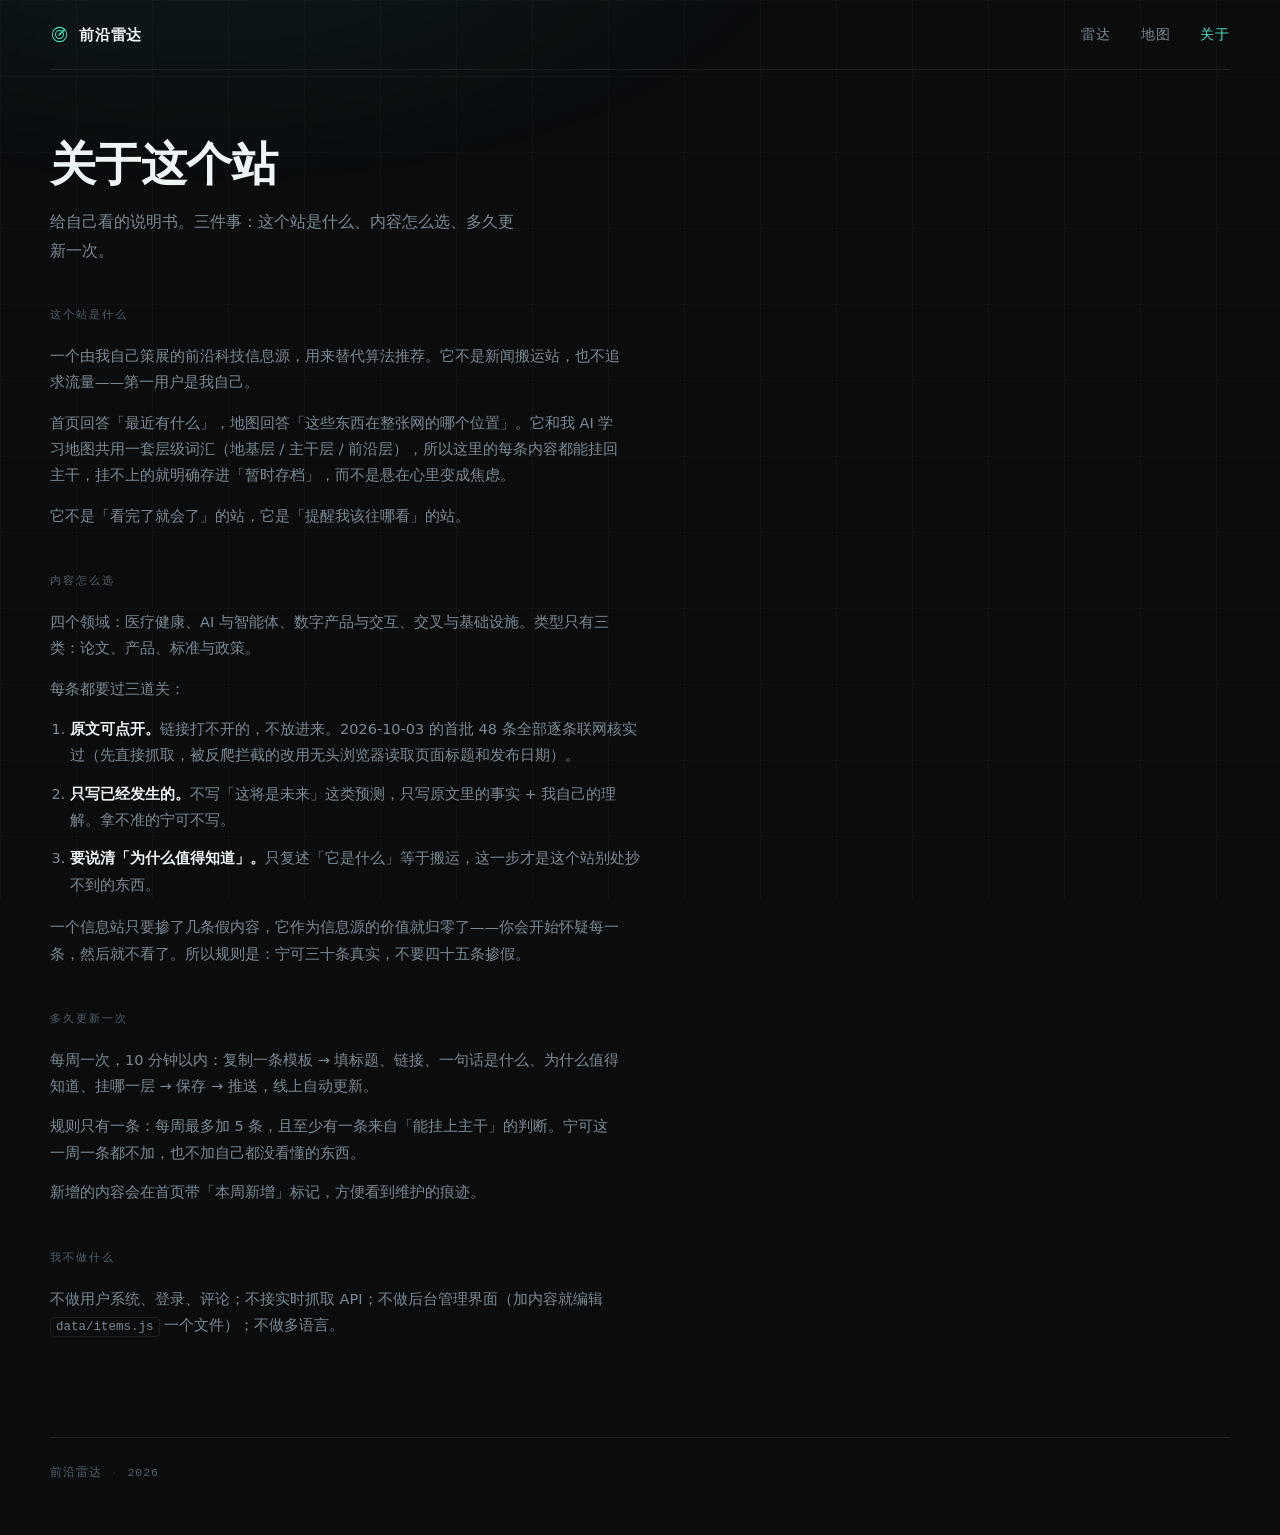
==== about.html @ aa773481 "前沿雷达 v1：48 条已核实内容 + 首页/地图/关于三页 + 详情面板" ====
<!DOCTYPE html>
<html lang="zh-CN" data-theme="obsidian">
<head>
<meta charset="UTF-8">
<meta name="viewport" content="width=device-width, initial-scale=1">
<title>关于 · 前沿雷达</title>
<meta name="description" content="这个站是什么、内容怎么选、多久更新一次。">
<link rel="stylesheet" href="assets/style.css">
<script>
  (function () {
    var t = new URLSearchParams(location.search).get("theme");
    if (t) document.documentElement.setAttribute("data-theme", t);
  })();
</script>
</head>
<body>

<header class="site-head">
  <a class="brand" href="index.html">
    <svg class="brand-mark" viewBox="0 0 24 24" fill="none" stroke="currentColor" stroke-width="1.3" stroke-linecap="round" aria-hidden="true">
      <circle cx="12" cy="12" r="9"></circle>
      <circle cx="12" cy="12" r="5"></circle>
      <path d="M12 12 L18.4 5.6" stroke-width="1.7"></path>
      <circle cx="12" cy="12" r="1.3" fill="currentColor" stroke="none"></circle>
    </svg>
    <span class="brand-name">前沿雷达</span>
  </a>
  <nav class="site-nav">
    <a href="index.html">雷达</a>
    <a href="map.html">地图</a>
    <a class="is-current" href="about.html">关于</a>
  </nav>
</header>

<main>
  <section class="page-head">
    <h1>关于这个站</h1>
    <p class="page-lead">给自己看的说明书。三件事：这个站是什么、内容怎么选、多久更新一次。</p>
  </section>

  <section class="about about--page">
    <h2>这个站是什么</h2>
    <p>一个由我自己策展的前沿科技信息源，用来替代算法推荐。它不是新闻搬运站，也不追求流量——第一用户是我自己。</p>
    <p>首页回答「最近有什么」，地图回答「这些东西在整张网的哪个位置」。它和我 AI 学习地图共用一套层级词汇（地基层 / 主干层 / 前沿层），所以这里的每条内容都能挂回主干，挂不上的就明确存进「暂时存档」，而不是悬在心里变成焦虑。</p>
    <p class="about-strong">它不是「看完了就会了」的站，它是「提醒我该往哪看」的站。</p>

    <h2>内容怎么选</h2>
    <p>四个领域：医疗健康、AI 与智能体、数字产品与交互、交叉与基础设施。类型只有三类：论文、产品、标准与政策。</p>
    <p>每条都要过三道关：</p>
    <ol class="about-list">
      <li><strong>原文可点开。</strong>链接打不开的，不放进来。2026-10-03 的首批 48 条全部逐条联网核实过（先直接抓取，被反爬拦截的改用无头浏览器读取页面标题和发布日期）。</li>
      <li><strong>只写已经发生的。</strong>不写「这将是未来」这类预测，只写原文里的事实 + 我自己的理解。拿不准的宁可不写。</li>
      <li><strong>要说清「为什么值得知道」。</strong>只复述「它是什么」等于搬运，这一步才是这个站别处抄不到的东西。</li>
    </ol>
    <p class="about-strong">一个信息站只要掺了几条假内容，它作为信息源的价值就归零了——你会开始怀疑每一条，然后就不看了。所以规则是：宁可三十条真实，不要四十五条掺假。</p>

    <h2>多久更新一次</h2>
    <p>每周一次，10 分钟以内：复制一条模板 → 填标题、链接、一句话是什么、为什么值得知道、挂哪一层 → 保存 → 推送，线上自动更新。</p>
    <p>规则只有一条：每周最多加 5 条，且至少有一条来自「能挂上主干」的判断。宁可这一周一条都不加，也不加自己都没看懂的东西。</p>
    <p class="about-note">新增的内容会在首页带「本周新增」标记，方便看到维护的痕迹。</p>

    <h2>我不做什么</h2>
    <p>不做用户系统、登录、评论；不接实时抓取 API；不做后台管理界面（加内容就编辑 <code>data/items.js</code> 一个文件）；不做多语言。</p>
  </section>
</main>

<footer class="site-foot">
  <span>前沿雷达</span>
  <span class="foot-dot">·</span>
  <span>2026</span>
</footer>

</body>
</html>
---- assets/style.css ----
/* 前沿雷达 · 全站样式
   两套视觉方向共用同一份结构，靠 html[data-theme] 切换变量与排版性格。
   obsidian = 深空观测站（默认）  paper = 档案室（索引感） */

:root {
  --font-sans: "Inter", "Segoe UI", "PingFang SC", "Hiragino Sans GB", "Microsoft YaHei", "Noto Sans SC", system-ui, sans-serif;
  --font-mono: ui-monospace, "Cascadia Mono", "JetBrains Mono", Consolas, "Courier New", monospace;
  --font-serif: "Source Han Serif SC", "Songti SC", "SimSun", Georgia, serif;

  --rail: 132px;
  --side: 168px;
  --gap: 44px;
}

html[data-theme="obsidian"] {
  --bg: #0A0C0E;
  --surface: #101418;
  --text: #C6D1D8;
  --text-strong: #EEF3F6;
  --muted: #7D8A93;
  --faint: #55616A;
  --line: rgba(255, 255, 255, 0.075);
  --line-strong: rgba(255, 255, 255, 0.15);
  --accent: #4FE3C1;
  --accent-soft: rgba(79, 227, 193, 0.5);
  --accent-wash: rgba(79, 227, 193, 0.10);
  --row-hover: rgba(255, 255, 255, 0.022);
  --grid: rgba(255, 255, 255, 0.022);
  --glow: radial-gradient(880px 400px at 16% -10%, rgba(79, 227, 193, 0.07), transparent 70%);
  --title-font: var(--font-sans);
  --title-weight: 600;
  --title-track: -0.012em;
}

html[data-theme="paper"] {
  --bg: #FBFAF8;
  --surface: #FFFFFF;
  --text: #343C42;
  --text-strong: #12171A;
  --muted: #6C777E;
  --faint: #98A2A9;
  --line: rgba(18, 23, 26, 0.10);
  --line-strong: rgba(18, 23, 26, 0.22);
  --accent: #1A5E45;
  --accent-soft: rgba(26, 94, 69, 0.55);
  --accent-wash: rgba(26, 94, 69, 0.08);
  --row-hover: rgba(18, 23, 26, 0.022);
  --grid: transparent;
  --glow: none;
  --title-font: var(--font-serif);
  --title-weight: 500;
  --title-track: 0;
}

*,
*::before,
*::after { box-sizing: border-box; }

html { -webkit-font-smoothing: antialiased; -moz-osx-font-smoothing: grayscale; }

body {
  margin: 0;
  background: var(--bg);
  color: var(--text);
  font-family: var(--font-sans);
  font-size: 15px;
  line-height: 1.6;
  position: relative;
}

body::before {
  content: "";
  position: fixed;
  inset: 0;
  z-index: 0;
  pointer-events: none;
  background-image:
    linear-gradient(var(--grid) 1px, transparent 1px),
    linear-gradient(90deg, var(--grid) 1px, transparent 1px),
    var(--glow);
  background-size: 76px 76px, 76px 76px, 100% 100%;
}

.site-head,
main > *,
.site-foot {
  width: min(1180px, 100% - 64px);
  margin-inline: auto;
  position: relative;
  z-index: 1;
}

a { color: inherit; text-decoration: none; }

:focus-visible {
  outline: 2px solid var(--accent);
  outline-offset: 3px;
  border-radius: 2px;
}

::selection { background: var(--accent-wash); }

/* ---------- 页头 ---------- */

.site-head {
  display: flex;
  align-items: center;
  justify-content: space-between;
  height: 70px;
  border-bottom: 1px solid var(--line);
}

.brand { display: flex; align-items: center; gap: 10px; }

.brand-mark {
  width: 19px;
  height: 19px;
  color: var(--accent);
  flex: none;
}

.brand-name {
  font-size: 15px;
  font-weight: 600;
  color: var(--text-strong);
  letter-spacing: 0.05em;
}

.site-nav { display: flex; gap: 30px; }

.site-nav a {
  font-size: 13.5px;
  color: var(--muted);
  letter-spacing: 0.06em;
  transition: color 0.16s ease;
}

.site-nav a:hover { color: var(--text-strong); }
.site-nav a.is-current { color: var(--accent); }

/* ---------- 首屏 ---------- */

.hero { padding: 70px 0 36px; }

.hero h1 {
  margin: 0;
  font-family: var(--title-font);
  font-weight: var(--title-weight);
  font-size: clamp(31px, 4.4vw, 50px);
  line-height: 1.12;
  letter-spacing: var(--title-track);
  color: var(--text-strong);
  max-width: 22ch;
}

.hero-lead {
  margin: 18px 0 0;
  font-size: 16.5px;
  line-height: 1.78;
  color: var(--muted);
  max-width: 44ch;
}

.hero-meta {
  margin: 24px 0 0;
  font-family: var(--font-mono);
  font-size: 11.5px;
  color: var(--faint);
  letter-spacing: 0.08em;
}

/* ---------- 筛选 ---------- */

.filters {
  border-top: 1px solid var(--line);
  border-bottom: 1px solid var(--line);
  padding: 16px 0 18px;
  display: flex;
  flex-direction: column;
  gap: 12px;
}

.filter-row {
  display: flex;
  align-items: center;
  gap: 22px;
  flex-wrap: wrap;
}

.filter-label {
  font-family: var(--font-mono);
  font-size: 10.5px;
  letter-spacing: 0.16em;
  color: var(--faint);
  flex: none;
}

.chips { display: flex; gap: 2px; flex-wrap: wrap; }

.chip {
  appearance: none;
  background: none;
  border: 0;
  padding: 6px 11px;
  border-radius: 2px;
  font-family: var(--font-sans);
  font-size: 13.5px;
  color: var(--muted);
  cursor: pointer;
  transition: color 0.16s ease, background-color 0.16s ease;
}

.chip:hover { color: var(--text-strong); }

.chip.is-active {
  color: var(--accent);
  background: var(--accent-wash);
}

.filter-divider {
  width: 1px;
  height: 16px;
  background: var(--line-strong);
  flex: none;
}

.result-count {
  margin-left: auto;
  font-family: var(--font-mono);
  font-size: 11.5px;
  color: var(--faint);
  letter-spacing: 0.08em;
}

.search {
  margin-left: auto;
  display: flex;
  align-items: center;
  gap: 9px;
  width: 232px;
  padding-bottom: 6px;
  border-bottom: 1px solid var(--line-strong);
  color: var(--faint);
  transition: border-color 0.16s ease, color 0.16s ease;
}

.search svg { width: 14px; height: 14px; flex: none; }

.search input {
  width: 100%;
  background: none;
  border: 0;
  outline: none;
  font-family: var(--font-mono);
  font-size: 12px;
  color: var(--text-strong);
  letter-spacing: 0.03em;
}

.search input::placeholder { color: var(--faint); }

.search:focus-within { border-color: var(--accent); color: var(--accent); }

/* ---------- 内容流 ---------- */

.row {
  display: grid;
  grid-template-columns: var(--rail) minmax(0, 1fr) var(--side);
  gap: 0 var(--gap);
  padding: 29px 16px;
  margin-inline: -16px;
  border-bottom: 1px solid var(--line);
  transition: background-color 0.16s ease;
}

.row:last-child { border-bottom: 0; }
.row:hover { background: var(--row-hover); }
.row:hover .row-title { color: var(--accent); }

.row-rail {
  display: flex;
  flex-direction: column;
  gap: 7px;
  font-family: var(--font-mono);
  letter-spacing: 0.07em;
}

.row-index { font-size: 10px; color: var(--faint); }
.row-date { font-size: 11.5px; color: var(--muted); }
.row-type { font-size: 10.5px; color: var(--accent); letter-spacing: 0.12em; }

.row-body { min-width: 0; }

.row-title {
  margin: 0;
  font-family: var(--title-font);
  font-weight: var(--title-weight);
  font-size: 20.5px;
  line-height: 1.42;
  letter-spacing: -0.008em;
  color: var(--text-strong);
  transition: color 0.16s ease;
}

.row-orig {
  margin: 9px 0 0;
  font-family: var(--font-mono);
  font-size: 11.5px;
  line-height: 1.5;
  color: var(--faint);
}

.row-what {
  margin: 13px 0 0;
  font-size: 14.5px;
  line-height: 1.78;
  color: var(--text);
  max-width: 62ch;
}

.row-why {
  margin-top: 15px;
  padding-left: 17px;
  border-left: 2px solid var(--accent-soft);
}

.why-label {
  display: block;
  font-family: var(--font-mono);
  font-size: 10px;
  letter-spacing: 0.16em;
  color: var(--accent);
  margin-bottom: 6px;
}

.why-text {
  margin: 0;
  font-size: 14px;
  line-height: 1.78;
  color: var(--text);
  max-width: 60ch;
}

.row-tags {
  display: flex;
  flex-wrap: wrap;
  gap: 13px;
  list-style: none;
  margin: 15px 0 0;
  padding: 0;
}

.tag {
  font-family: var(--font-mono);
  font-size: 10.5px;
  color: var(--faint);
  letter-spacing: 0.02em;
}

.row-side {
  display: flex;
  flex-direction: column;
  align-items: flex-end;
  text-align: right;
  gap: 7px;
}

.side-domain { font-size: 12.5px; color: var(--text); }
.side-org { font-family: var(--font-mono); font-size: 10.5px; line-height: 1.55; color: var(--faint); }

.side-foot {
  margin-top: auto;
  display: flex;
  align-items: center;
  gap: 13px;
}

.side-layer {
  position: relative;
  padding-left: 11px;
  font-family: var(--font-mono);
  font-size: 10.5px;
  letter-spacing: 0.1em;
  color: var(--accent);
}

.side-layer::before {
  content: "";
  position: absolute;
  left: 0;
  top: 50%;
  width: 4px;
  height: 4px;
  border-radius: 50%;
  background: currentColor;
  transform: translateY(-50%);
}

.side-link {
  display: grid;
  place-items: center;
  width: 24px;
  height: 24px;
  border: 1px solid var(--line-strong);
  border-radius: 50%;
  color: var(--faint);
  transition: color 0.16s ease, border-color 0.16s ease;
}

.side-link svg { width: 12px; height: 12px; }
.side-link:hover { color: var(--accent); border-color: var(--accent-soft); }

.empty { padding: 78px 0; text-align: center; border-bottom: 1px solid var(--line); }
.empty-title { margin: 0 0 8px; font-size: 16px; color: var(--text-strong); }
.empty-hint { margin: 0; font-size: 13.5px; color: var(--faint); }

/* ---------- 地图页 ---------- */

.page-head { padding: 68px 0 34px; }

.page-head h1 {
  margin: 0;
  font-family: var(--title-font);
  font-weight: var(--title-weight);
  font-size: clamp(32px, 4.2vw, 46px);
  line-height: 1.14;
  letter-spacing: var(--title-track);
  color: var(--text-strong);
}

.page-lead {
  margin: 18px 0 0;
  font-size: 16px;
  line-height: 1.78;
  color: var(--muted);
  max-width: 46ch;
}

.domain { border-top: 1px solid var(--line-strong); padding: 40px 0 46px; }

.domain-head { display: flex; align-items: baseline; gap: 26px; flex-wrap: wrap; }

.domain-head h2 {
  margin: 0;
  font-family: var(--title-font);
  font-weight: var(--title-weight);
  font-size: 25px;
  letter-spacing: var(--title-track);
  color: var(--text-strong);
  flex: none;
}

.domain-note {
  margin: 0;
  font-size: 13.5px;
  line-height: 1.7;
  color: var(--muted);
  max-width: 58ch;
}

.group { margin-top: 32px; }

.group-label {
  margin: 0 0 6px;
  font-family: var(--font-mono);
  font-size: 10.5px;
  font-weight: 500;
  letter-spacing: 0.18em;
  color: var(--accent);
}

.node { border-bottom: 1px solid var(--line); }

.node > summary {
  display: grid;
  grid-template-columns: 248px minmax(0, 1fr) 62px;
  gap: 0 36px;
  align-items: baseline;
  padding: 16px 16px;
  margin-inline: -16px;
  cursor: pointer;
  list-style: none;
  transition: background-color 0.16s ease;
}

.node > summary::-webkit-details-marker { display: none; }
.node > summary:hover { background: var(--row-hover); }

.node-label { font-size: 15.5px; color: var(--text-strong); }
.node-problem { font-size: 13.5px; line-height: 1.6; color: var(--muted); }

.node-count {
  text-align: right;
  font-family: var(--font-mono);
  font-size: 10.5px;
  letter-spacing: 0.08em;
  color: var(--faint);
}

.node[open] > summary .node-label { color: var(--accent); }

.node-items {
  list-style: none;
  margin: 0 0 20px;
  padding: 0 16px 0 calc(248px + 36px + 16px);
}

.node-items li {
  display: flex;
  align-items: baseline;
  gap: 16px;
  padding: 9px 0;
  flex-wrap: wrap;
}

.node-items a {
  font-size: 14.5px;
  color: var(--text);
  border-bottom: 1px solid transparent;
  transition: color 0.16s ease, border-color 0.16s ease;
}

.node-items a:hover { color: var(--accent); border-color: var(--accent-soft); }

.ni-meta {
  font-family: var(--font-mono);
  font-size: 10.5px;
  color: var(--faint);
  letter-spacing: 0.06em;
}

.node--empty { opacity: 0.55; }
.node--empty .node-count { color: var(--faint); }
.node--empty > div {
  display: grid;
  grid-template-columns: 248px minmax(0, 1fr) 62px;
  gap: 0 36px;
  align-items: baseline;
  padding: 15px 16px;
  margin-inline: -16px;
}

/* ---------- 关于 / 页脚 ---------- */

.about { border-top: 1px solid var(--line-strong); padding: 52px 0 70px; }

.about h2 {
  margin: 0 0 20px;
  font-family: var(--font-mono);
  font-size: 11px;
  font-weight: 500;
  letter-spacing: 0.18em;
  color: var(--faint);
}

.about p {
  margin: 0 0 14px;
  font-size: 14.5px;
  line-height: 1.82;
  color: var(--muted);
  max-width: 62ch;
}

.about-note { font-family: var(--font-mono); font-size: 11.5px; color: var(--faint); }

.site-foot {
  display: flex;
  gap: 9px;
  padding: 26px 0 52px;
  border-top: 1px solid var(--line);
  font-family: var(--font-mono);
  font-size: 11.5px;
  color: var(--faint);
  letter-spacing: 0.08em;
}

.foot-dot { color: var(--line-strong); }

/* ---------- 窄屏 ---------- */

@media (max-width: 940px) {
  .site-head,
  main > *,
  .site-foot { width: min(1180px, 100% - 40px); }

  .hero { padding: 46px 0 28px; }
  .page-head { padding: 46px 0 26px; }

  .filter-row { gap: 14px; }

  .search {
    margin-left: 0;
    width: 100%;
    order: 9;
    margin-top: 4px;
  }

  .result-count { margin-left: auto; }

  .row {
    grid-template-columns: minmax(0, 1fr);
    padding: 24px 0;
    margin-inline: 0;
  }

  .row-rail { flex-direction: row; align-items: baseline; gap: 14px; margin-bottom: 14px; }

  .row-side {
    align-items: flex-start;
    text-align: left;
    flex-direction: row;
    flex-wrap: wrap;
    gap: 8px 18px;
    margin-top: 22px;
  }

  .side-foot { margin-top: 0; margin-left: auto; }

  .node > summary,
  .node--empty > div {
    grid-template-columns: minmax(0, 1fr);
    gap: 6px;
    padding: 16px 0;
    margin-inline: 0;
  }

  .node-count { text-align: left; }
  .node-items { padding: 0 0 16px; }
}

@media (prefers-reduced-motion: reduce) {
  * { transition: none !important; animation: none !important; }
}

/* ---------- 详情面板 ---------- */

body.panel-open { overflow: hidden; }

.panel {
  position: fixed;
  inset: 0;
  z-index: 40;
  pointer-events: none;
}

.panel.is-open { pointer-events: auto; }

.panel-scrim {
  position: absolute;
  inset: 0;
  background: rgba(3, 5, 7, 0.66);
  opacity: 0;
  transition: opacity 0.22s ease;
}

.panel.is-open .panel-scrim { opacity: 1; }

.panel-sheet {
  position: absolute;
  top: 0;
  right: 0;
  height: 100%;
  width: min(566px, 100%);
  background: var(--surface);
  border-left: 1px solid var(--line-strong);
  transform: translateX(101%);
  transition: transform 0.26s cubic-bezier(0.22, 0.61, 0.36, 1);
  display: flex;
  flex-direction: column;
  box-shadow: -30px 0 60px rgba(0, 0, 0, 0.35);
}

.panel.is-open .panel-sheet { transform: translateX(0); }

.panel-close {
  position: absolute;
  top: 16px;
  right: 18px;
  width: 34px;
  height: 34px;
  display: grid;
  place-items: center;
  background: transparent;
  border: 1px solid var(--line);
  border-radius: 50%;
  color: var(--muted);
  cursor: pointer;
  z-index: 2;
  transition: color 0.16s ease, border-color 0.16s ease;
}

.panel-close:hover { color: var(--text-strong); border-color: var(--accent-soft); }
.panel-close svg { width: 15px; height: 15px; }

.panel-body {
  overflow-y: auto;
  padding: 32px 32px 52px;
}

.panel-head { padding-right: 46px; }

.panel-kicker {
  margin: 0 0 13px;
  font-family: var(--font-mono);
  font-size: 11px;
  letter-spacing: 0.16em;
  color: var(--accent);
}

.panel-title {
  margin: 0 0 11px;
  font-family: var(--title-font);
  font-weight: var(--title-weight);
  font-size: 25px;
  line-height: 1.28;
  letter-spacing: var(--title-track);
  color: var(--text-strong);
}

.panel-orig {
  margin: 0;
  font-family: var(--font-mono);
  font-size: 11.5px;
  line-height: 1.62;
  color: var(--faint);
}

.panel-meta {
  display: grid;
  grid-template-columns: repeat(2, minmax(0, 1fr));
  gap: 14px 20px;
  margin: 26px 0 28px;
  padding: 16px 18px;
  border: 1px solid var(--line);
  border-radius: 6px;
  background: var(--row-hover);
}

.pm-item { display: flex; flex-direction: column; gap: 5px; min-width: 0; }

.pm-label {
  font-family: var(--font-mono);
  font-size: 10px;
  letter-spacing: 0.14em;
  color: var(--faint);
}

.pm-value { font-size: 13px; color: var(--text); word-break: break-word; }

.panel-block { margin: 0 0 26px; }

.panel-block-title {
  margin: 0 0 9px;
  font-family: var(--font-mono);
  font-size: 10.5px;
  font-weight: 500;
  letter-spacing: 0.16em;
  color: var(--faint);
}

.panel-block p {
  margin: 0;
  font-size: 14.5px;
  line-height: 1.86;
  color: var(--text);
}

.panel-block--why {
  padding: 16px 18px;
  border-left: 2px solid var(--accent-soft);
  background: var(--accent-wash);
  border-radius: 0 6px 6px 0;
}

.panel-block--why p { color: var(--text-strong); }

.panel-tags {
  list-style: none;
  display: flex;
  flex-wrap: wrap;
  gap: 8px;
  margin: 0;
  padding: 0;
}

.panel-related {
  list-style: none;
  margin: 0;
  padding: 0;
  display: flex;
  flex-direction: column;
  gap: 8px;
}

.panel-related-btn {
  width: 100%;
  text-align: left;
  background: transparent;
  border: 1px solid var(--line);
  border-radius: 6px;
  padding: 11px 13px;
  cursor: pointer;
  display: flex;
  flex-direction: column;
  gap: 5px;
  color: var(--text);
  font: inherit;
  transition: border-color 0.16s ease, background 0.16s ease, color 0.16s ease;
}

.panel-related-btn:hover {
  border-color: var(--accent-soft);
  background: var(--row-hover);
  color: var(--text-strong);
}

.pr-title { font-size: 14px; line-height: 1.5; }
.pr-meta { font-family: var(--font-mono); font-size: 10px; letter-spacing: 0.08em; color: var(--faint); }

.panel-actions { margin: 28px 0 14px; }

.btn-original {
  display: inline-flex;
  align-items: center;
  gap: 9px;
  padding: 11px 20px;
  border: 1px solid var(--accent-soft);
  border-radius: 6px;
  color: var(--accent);
  font-size: 13.5px;
  letter-spacing: 0.04em;
  transition: background 0.16s ease;
}

.btn-original:hover { background: var(--accent-wash); }
.btn-original::after { content: "↗"; font-size: 12px; }

.panel-note {
  margin: 20px 0 0;
  font-family: var(--font-mono);
  font-size: 10.5px;
  line-height: 1.72;
  color: var(--faint);
}

/* ---------- 列表行：可点开 + 本周新增 ---------- */

.row { cursor: pointer; }

.row-open {
  display: block;
  width: 100%;
  text-align: left;
  background: none;
  border: 0;
  padding: 0;
  font: inherit;
  color: inherit;
  cursor: pointer;
}

.row-title-wrap { display: flex; align-items: baseline; gap: 10px; flex-wrap: wrap; }

.badge-new {
  font-family: var(--font-mono);
  font-size: 9.5px;
  letter-spacing: 0.1em;
  color: var(--accent);
  border: 1px solid var(--accent-soft);
  background: var(--accent-wash);
  border-radius: 999px;
  padding: 2px 8px;
  white-space: nowrap;
}

.row--new .row-index { color: var(--accent); }
.hero-sep { color: var(--line-strong); margin: 0 4px; }

/* ---------- 地图页条目：标题 + 原文 ---------- */

.ni-ext {
  color: var(--faint);
  display: inline-flex;
  align-items: center;
  transition: color 0.16s ease;
}

.ni-ext svg { width: 12px; height: 12px; }
.ni-ext:hover { color: var(--accent); }

/* ---------- 关于页 ---------- */

.about--page { border-top: 0; padding: 8px 0 84px; }
.about--page h2 { margin: 44px 0 18px; }
.about--page h2:first-of-type { margin-top: 0; }
.about-strong { color: var(--text-strong); }

.about-list {
  margin: 0 0 16px;
  padding-left: 20px;
  max-width: 62ch;
}

.about-list li {
  margin-bottom: 12px;
  font-size: 14.5px;
  line-height: 1.82;
  color: var(--muted);
}

.about-list strong { color: var(--text-strong); font-weight: 600; }

.about code {
  font-family: var(--font-mono);
  font-size: 12.5px;
  padding: 2px 5px;
  border: 1px solid var(--line);
  border-radius: 4px;
}

@media (max-width: 940px) {
  .panel-sheet { width: 100%; border-left: 0; }
  .panel-body { padding: 26px 20px 64px; }
  .panel-meta { grid-template-columns: minmax(0, 1fr); }
  .panel-title { font-size: 21px; }
  .row-title-wrap { gap: 8px; }
}
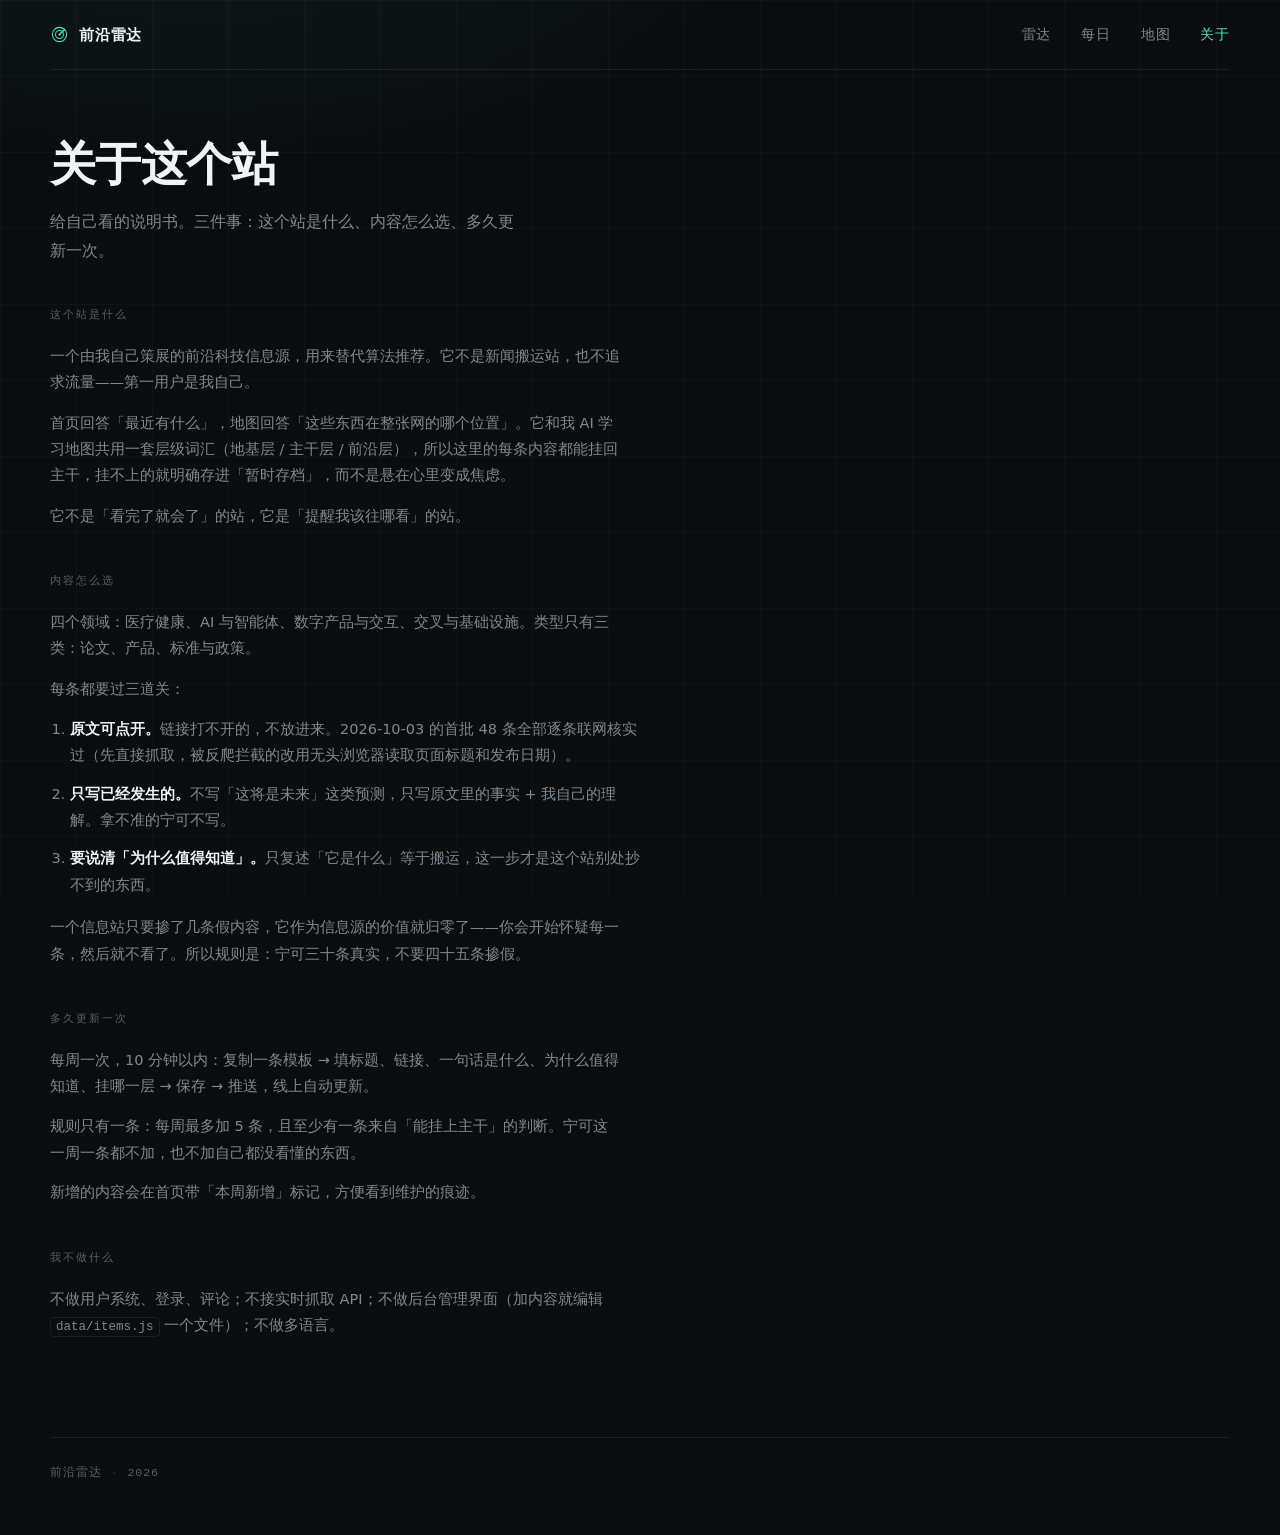
==== commit 51bb95ee: "迭代 1：每日线索——每天 08:00 自动抓取过去 24 小时前沿内容（GitHub Actions + 抓取脚本 + 首页区块 + daily.html）" ====
--- a/about.html
+++ b/about.html
@@ -5,6 +5,7 @@
 <meta name="viewport" content="width=device-width, initial-scale=1">
 <title>关于 · 前沿雷达</title>
 <meta name="description" content="这个站是什么、内容怎么选、多久更新一次。">
+<link rel="icon" href="favicon.svg" type="image/svg+xml">
 <link rel="stylesheet" href="assets/style.css">
 <script>
   (function () {
@@ -27,6 +28,7 @@
   </a>
   <nav class="site-nav">
     <a href="index.html">雷达</a>
+    <a href="daily.html">每日</a>
     <a href="map.html">地图</a>
     <a class="is-current" href="about.html">关于</a>
   </nav>
--- a/assets/style.css
+++ b/assets/style.css
@@ -925,3 +925,185 @@
   .panel-title { font-size: 21px; }
   .row-title-wrap { gap: 8px; }
 }
+
+/* ---------- 每日自动收录 ---------- */
+
+.daily {
+  margin: 0 0 42px;
+  padding: 22px 24px 16px;
+  border: 1px solid var(--line);
+  border-radius: 8px;
+  background: linear-gradient(180deg, var(--accent-wash), transparent 62%);
+}
+
+.daily--full {
+  border: 0;
+  background: none;
+  padding: 0;
+}
+
+.daily-head {
+  display: flex;
+  align-items: flex-start;
+  justify-content: space-between;
+  gap: 20px;
+  flex-wrap: wrap;
+  margin-bottom: 6px;
+}
+
+.daily-title-h {
+  margin: 0 0 6px;
+  font-family: var(--title-font);
+  font-weight: var(--title-weight);
+  font-size: 19px;
+  letter-spacing: var(--title-track);
+  color: var(--text-strong);
+}
+
+.daily-sub {
+  margin: 0;
+  font-family: var(--font-mono);
+  font-size: 10.5px;
+  letter-spacing: 0.06em;
+  color: var(--faint);
+}
+
+.daily-more {
+  font-size: 12.5px;
+  color: var(--accent);
+  white-space: nowrap;
+  border-bottom: 1px solid transparent;
+  transition: border-color 0.16s ease;
+}
+
+.daily-more:hover { border-color: var(--accent-soft); }
+
+.daily-list {
+  list-style: none;
+  margin: 0;
+  padding: 0;
+}
+
+.daily-row {
+  display: grid;
+  grid-template-columns: 52px minmax(0, 1fr) 190px;
+  gap: 0 20px;
+  padding: 13px 0;
+  border-top: 1px solid var(--line);
+  align-items: baseline;
+}
+
+.daily-row:first-child { border-top: 0; }
+
+.daily-time {
+  font-family: var(--font-mono);
+  font-size: 11px;
+  color: var(--muted);
+}
+
+.daily-body { min-width: 0; }
+
+.daily-title {
+  display: block;
+  font-size: 14.5px;
+  line-height: 1.55;
+  color: var(--text);
+  transition: color 0.16s ease;
+}
+
+.daily-title:hover { color: var(--accent); }
+
+.daily-summary {
+  margin: 5px 0 0;
+  font-size: 12.5px;
+  line-height: 1.62;
+  color: var(--faint);
+  display: -webkit-box;
+  -webkit-line-clamp: 2;
+  -webkit-box-orient: vertical;
+  overflow: hidden;
+}
+
+.daily-meta {
+  display: flex;
+  flex-wrap: wrap;
+  gap: 4px 10px;
+  align-items: baseline;
+  justify-content: flex-end;
+}
+
+.daily-source {
+  font-size: 11.5px;
+  color: var(--text);
+}
+
+.daily-kind,
+.daily-domain,
+.daily-score {
+  font-family: var(--font-mono);
+  font-size: 10px;
+  letter-spacing: 0.06em;
+  color: var(--faint);
+}
+
+.daily-domain { color: var(--accent); }
+
+.daily-empty {
+  display: flex;
+  flex-direction: column;
+  gap: 6px;
+  padding: 16px 0 18px;
+  font-size: 14px;
+  color: var(--text);
+}
+
+.daily-empty-hint { font-size: 12.5px; color: var(--faint); }
+
+.daily-note {
+  margin: 12px 0 6px;
+  padding-top: 12px;
+  border-top: 1px solid var(--line);
+  font-size: 12px;
+  line-height: 1.75;
+  color: var(--faint);
+  max-width: 96ch;
+}
+
+.daily-note a { color: var(--accent); border-bottom: 1px solid var(--accent-soft); }
+
+.daily-day { margin-bottom: 34px; }
+
+.daily-day-title {
+  display: flex;
+  align-items: baseline;
+  justify-content: space-between;
+  gap: 16px;
+  margin: 0 0 4px;
+  padding-bottom: 10px;
+  border-bottom: 1px solid var(--line-strong);
+  font-size: 15px;
+  font-weight: 600;
+  color: var(--text-strong);
+}
+
+.daily-day-count {
+  font-family: var(--font-mono);
+  font-size: 10.5px;
+  font-weight: 400;
+  letter-spacing: 0.08em;
+  color: var(--faint);
+}
+
+@media (max-width: 940px) {
+  .daily { padding: 18px 16px 12px; }
+  .daily-row {
+    grid-template-columns: 46px minmax(0, 1fr);
+    gap: 0 12px;
+  }
+  .daily-meta {
+    grid-column: 2;
+    justify-content: flex-start;
+    margin-top: 7px;
+  }
+  .daily-summary { -webkit-line-clamp: 3; }
+}
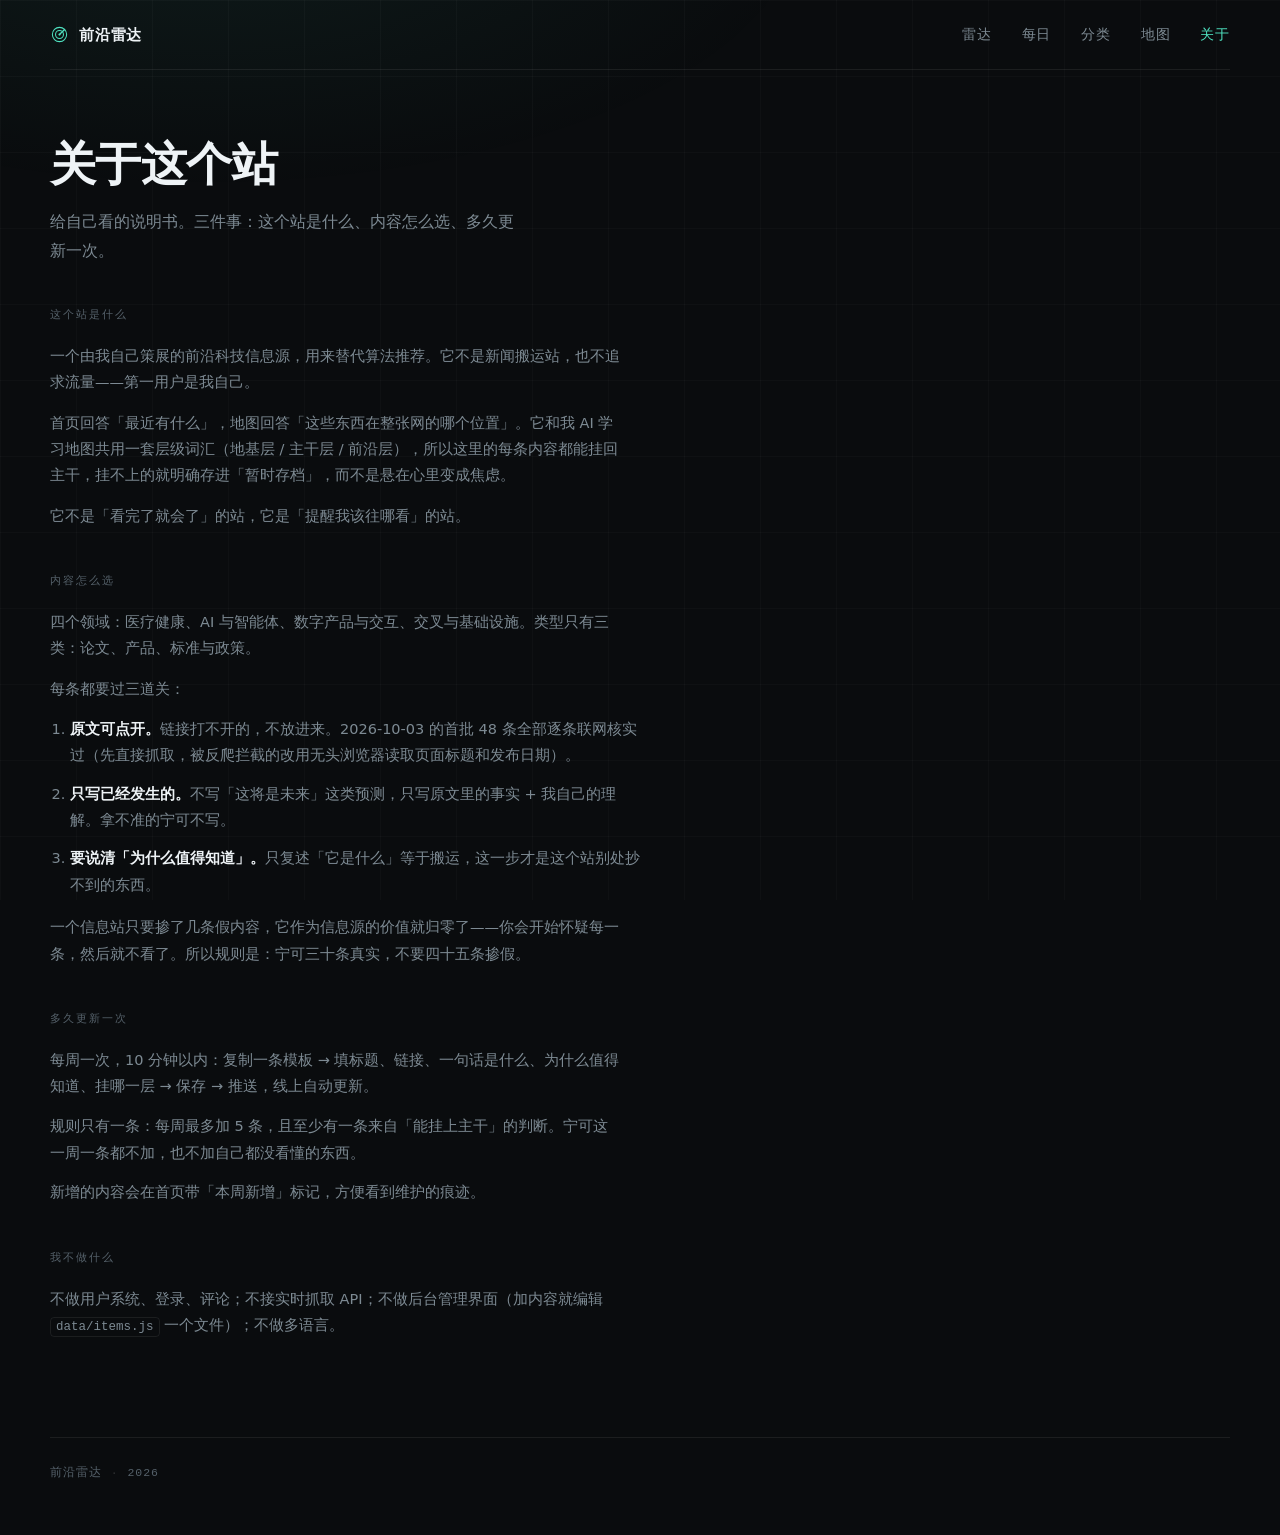
==== commit ce248754: "迭代 2：类别体系——15 个类别 + 每条内容归类 + 首页类别筛选 + 分类总览页 + 数据自检脚本" ====
--- a/about.html
+++ b/about.html
@@ -29,6 +29,7 @@
   <nav class="site-nav">
     <a href="index.html">雷达</a>
     <a href="daily.html">每日</a>
+    <a href="categories.html">分类</a>
     <a href="map.html">地图</a>
     <a class="is-current" href="about.html">关于</a>
   </nav>
--- a/assets/style.css
+++ b/assets/style.css
@@ -1107,3 +1107,208 @@
   }
   .daily-summary { -webkit-line-clamp: 3; }
 }
+
+/* ---------- 类别 ---------- */
+
+.filter-link {
+  margin-left: auto;
+  font-size: 12.5px;
+  color: var(--accent);
+  white-space: nowrap;
+  border-bottom: 1px solid transparent;
+  transition: border-color 0.16s ease;
+}
+
+.filter-link:hover { border-color: var(--accent-soft); }
+
+.filter-note {
+  margin: 10px 0 0;
+  font-size: 12.5px;
+  line-height: 1.6;
+  color: var(--faint);
+  min-height: 1px;
+}
+
+.side-category {
+  align-self: flex-start;
+  font-size: 11.5px;
+  color: var(--accent);
+  border: 1px solid var(--accent-soft);
+  background: var(--accent-wash);
+  border-radius: 999px;
+  padding: 1px 9px;
+  white-space: nowrap;
+}
+
+.panel-cat-line {
+  margin: 0;
+  font-size: 14px;
+  line-height: 1.8;
+  color: var(--text);
+}
+
+.panel-cat-line strong { color: var(--accent); }
+
+.panel-cat-link {
+  color: var(--accent);
+  border-bottom: 1px solid var(--accent-soft);
+  white-space: nowrap;
+}
+
+.daily-category {
+  font-family: var(--font-mono);
+  font-size: 10px;
+  letter-spacing: 0.06em;
+  color: var(--text);
+  border-bottom: 1px solid var(--line-strong);
+}
+
+/* ---------- 分类总览页 ---------- */
+
+.cat-domain {
+  border-top: 1px solid var(--line-strong);
+  padding: 34px 0 40px;
+}
+
+.cat-domain-head {
+  display: flex;
+  align-items: baseline;
+  justify-content: space-between;
+  gap: 18px;
+  margin-bottom: 22px;
+}
+
+.cat-domain-head h2 {
+  margin: 0;
+  font-family: var(--title-font);
+  font-weight: var(--title-weight);
+  font-size: 24px;
+  letter-spacing: var(--title-track);
+  color: var(--text-strong);
+}
+
+.cat-domain-count {
+  font-family: var(--font-mono);
+  font-size: 10.5px;
+  letter-spacing: 0.08em;
+  color: var(--faint);
+}
+
+.cat-grid {
+  display: grid;
+  grid-template-columns: repeat(auto-fill, minmax(320px, 1fr));
+  gap: 18px;
+}
+
+.cat-card {
+  border: 1px solid var(--line);
+  border-radius: 8px;
+  padding: 18px 20px 16px;
+  background: var(--surface);
+  display: flex;
+  flex-direction: column;
+  gap: 10px;
+  scroll-margin-top: 90px;
+}
+
+.cat-card.is-target {
+  border-color: var(--accent-soft);
+  box-shadow: 0 0 0 1px var(--accent-soft);
+}
+
+.cat-card-head {
+  display: flex;
+  align-items: baseline;
+  justify-content: space-between;
+  gap: 14px;
+}
+
+.cat-card-title {
+  margin: 0;
+  font-size: 16.5px;
+  font-weight: 600;
+  color: var(--text-strong);
+}
+
+.cat-card-count {
+  font-family: var(--font-mono);
+  font-size: 10.5px;
+  letter-spacing: 0.08em;
+  color: var(--accent);
+  white-space: nowrap;
+}
+
+.cat-card-desc {
+  margin: 0;
+  font-size: 13px;
+  line-height: 1.7;
+  color: var(--muted);
+}
+
+.cat-card-meta {
+  display: flex;
+  align-items: baseline;
+  justify-content: space-between;
+  gap: 12px;
+  margin: 0;
+  font-family: var(--font-mono);
+  font-size: 10.5px;
+  letter-spacing: 0.06em;
+  color: var(--faint);
+}
+
+.cat-card-all { color: var(--accent); border-bottom: 1px solid transparent; }
+.cat-card-all:hover { border-color: var(--accent-soft); }
+
+.cat-card-items {
+  list-style: none;
+  margin: 2px 0 0;
+  padding: 12px 0 0;
+  border-top: 1px solid var(--line);
+  display: flex;
+  flex-direction: column;
+  gap: 8px;
+}
+
+.cat-card-items li {
+  display: flex;
+  align-items: baseline;
+  justify-content: space-between;
+  gap: 12px;
+}
+
+.cat-card-items a {
+  font-size: 13.5px;
+  line-height: 1.55;
+  color: var(--text);
+  transition: color 0.16s ease;
+}
+
+.cat-card-items a:hover { color: var(--accent); }
+
+.cat-card-date {
+  font-family: var(--font-mono);
+  font-size: 10px;
+  color: var(--faint);
+  white-space: nowrap;
+}
+
+.cat-card-empty {
+  margin: 0;
+  padding-top: 12px;
+  border-top: 1px solid var(--line);
+  font-size: 12.5px;
+  color: var(--faint);
+}
+
+@media (max-width: 940px) {
+  .cat-grid { grid-template-columns: minmax(0, 1fr); }
+  .filter-link { margin-left: 0; order: 9; }
+}
+
+/* 5 个导航项在窄屏要收得住 */
+@media (max-width: 720px) {
+  .site-nav { gap: 16px; }
+  .site-nav a { font-size: 12.5px; letter-spacing: 0.02em; }
+  .brand-name { display: none; }
+}
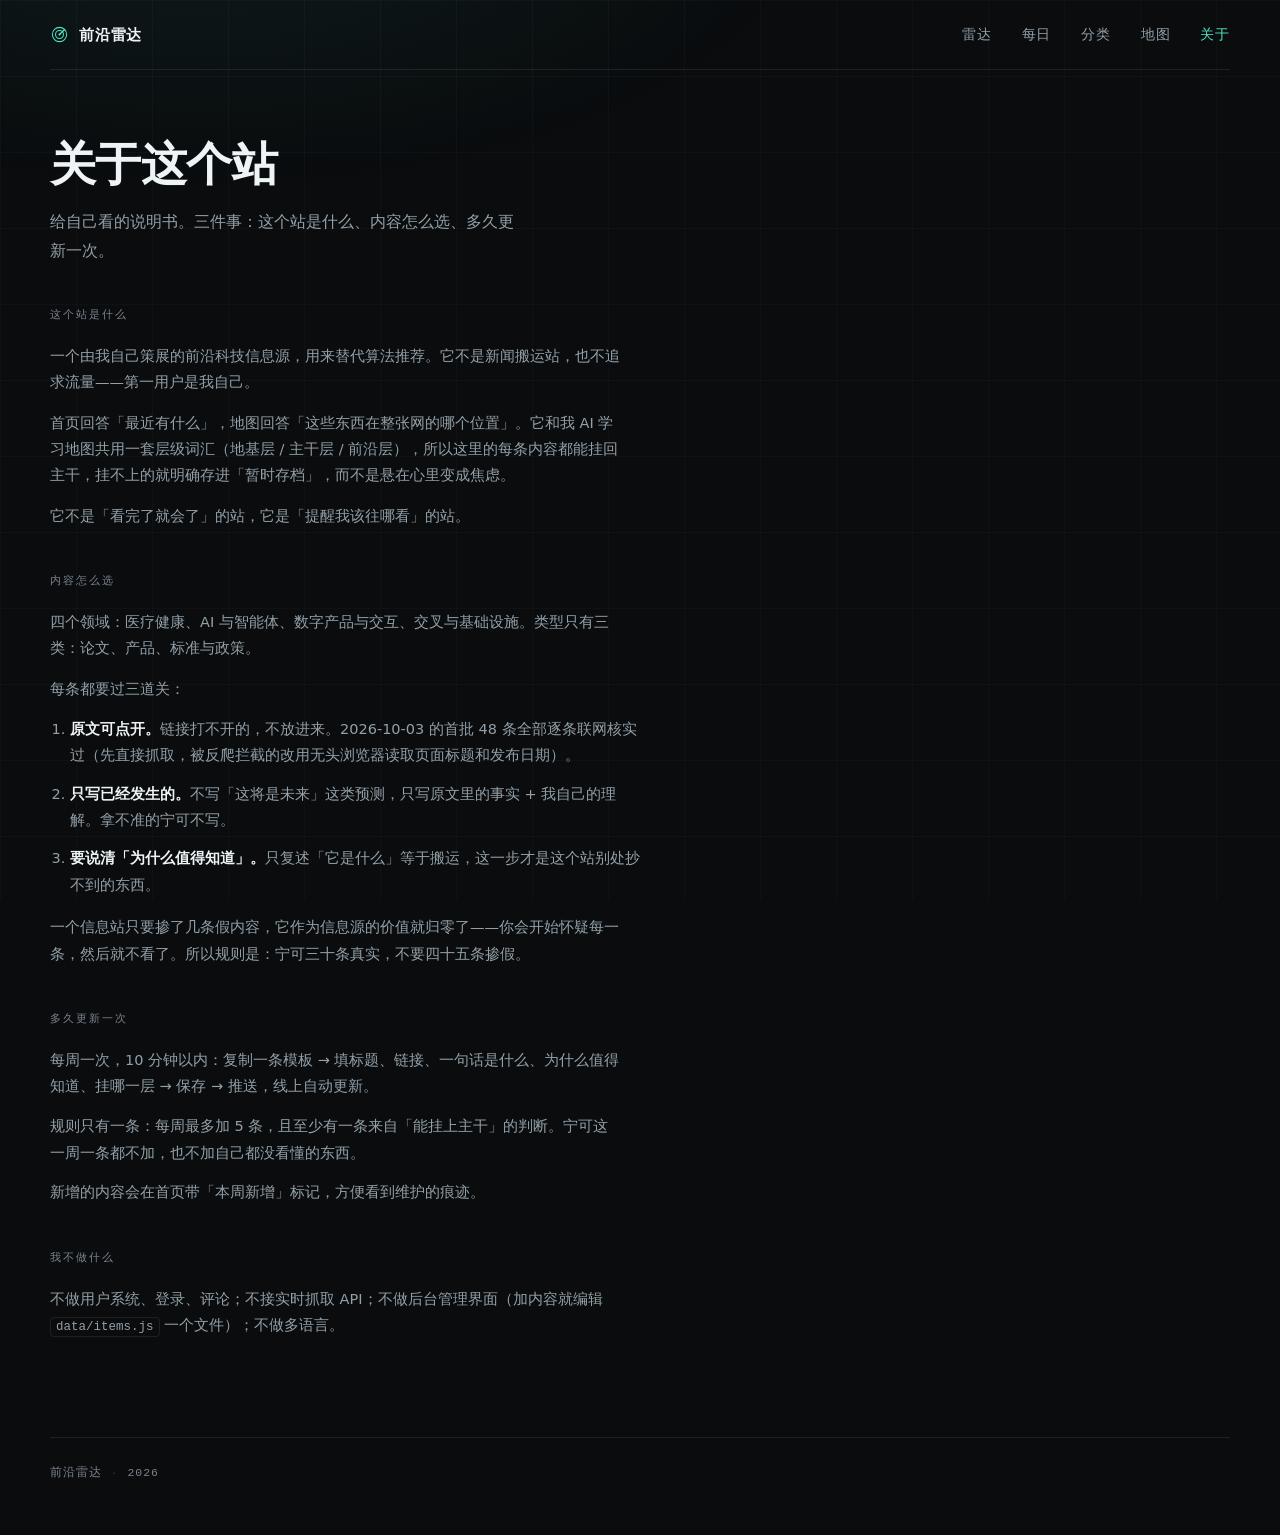
==== commit 3677557b: "视觉优化：对比度全部过 AA、字号下限提到 11px、首页密度收紧（桌面首屏 1819→1304px / 手机 2934→1339px）、筛选栏吸顶、手机筛选改横向滑动、悬停与抽屉细节" ====
--- a/about.html
+++ b/about.html
@@ -69,7 +69,7 @@
 
 <footer class="site-foot">
   <span>前沿雷达</span>
-  <span class="foot-dot">·</span>
+  <span class="foot-dot" aria-hidden="true">·</span>
   <span>2026</span>
 </footer>
 
--- a/assets/style.css
+++ b/assets/style.css
@@ -17,10 +17,11 @@
   --surface: #101418;
   --text: #C6D1D8;
   --text-strong: #EEF3F6;
-  --muted: #7D8A93;
-  --faint: #55616A;
-  --line: rgba(255, 255, 255, 0.075);
-  --line-strong: rgba(255, 255, 255, 0.15);
+  /* 对比度校准：正文 12.6:1 · 次要 7.3:1 · 辅助 5.2:1（都过 WCAG AA 4.5:1） */
+  --muted: #93A0A8;
+  --faint: #7A858E;
+  --line: rgba(255, 255, 255, 0.085);
+  --line-strong: rgba(255, 255, 255, 0.17);
   --accent: #4FE3C1;
   --accent-soft: rgba(79, 227, 193, 0.5);
   --accent-wash: rgba(79, 227, 193, 0.10);
@@ -37,8 +38,9 @@
   --surface: #FFFFFF;
   --text: #343C42;
   --text-strong: #12171A;
-  --muted: #6C777E;
-  --faint: #98A2A9;
+  /* 浅色主题同样校准过：次要 6.5:1 · 辅助 4.9:1 */
+  --muted: #525D65;
+  --faint: #646E76;
   --line: rgba(18, 23, 26, 0.10);
   --line-strong: rgba(18, 23, 26, 0.22);
   --accent: #1A5E45;
@@ -140,7 +142,7 @@
 
 /* ---------- 首屏 ---------- */
 
-.hero { padding: 70px 0 36px; }
+.hero { padding: 56px 0 30px; }
 
 .hero h1 {
   margin: 0;
@@ -154,19 +156,20 @@
 }
 
 .hero-lead {
-  margin: 18px 0 0;
-  font-size: 16.5px;
-  line-height: 1.78;
+  margin: 16px 0 0;
+  font-size: 16px;
+  line-height: 1.7;
   color: var(--muted);
-  max-width: 44ch;
+  max-width: 46ch;
 }
 
 .hero-meta {
-  margin: 24px 0 0;
-  font-family: var(--font-mono);
-  font-size: 11.5px;
-  color: var(--faint);
-  letter-spacing: 0.08em;
+  margin: 20px 0 0;
+  font-family: var(--font-mono);
+  font-size: 12px;
+  color: var(--faint);
+  letter-spacing: 0.06em;
+  font-variant-numeric: tabular-nums;
 }
 
 /* ---------- 筛选 ---------- */
@@ -174,37 +177,44 @@
 .filters {
   border-top: 1px solid var(--line);
   border-bottom: 1px solid var(--line);
-  padding: 16px 0 18px;
+  padding: 14px 0 16px;
   display: flex;
   flex-direction: column;
-  gap: 12px;
+  gap: 10px;
+  /* 长列表里不用滚回顶部改筛选 */
+  position: sticky;
+  top: 0;
+  z-index: 30;
+  background: var(--bg);
+  box-shadow: 0 10px 18px -16px rgba(0, 0, 0, 0.75);
 }
 
 .filter-row {
   display: flex;
   align-items: center;
-  gap: 22px;
+  gap: 18px;
   flex-wrap: wrap;
 }
 
 .filter-label {
   font-family: var(--font-mono);
-  font-size: 10.5px;
-  letter-spacing: 0.16em;
+  font-size: 11px;
+  letter-spacing: 0.14em;
   color: var(--faint);
   flex: none;
 }
 
-.chips { display: flex; gap: 2px; flex-wrap: wrap; }
+.chips { display: flex; gap: 4px; flex-wrap: wrap; }
 
 .chip {
   appearance: none;
   background: none;
   border: 0;
-  padding: 6px 11px;
+  padding: 6px 12px;
+  min-height: 32px;
   border-radius: 2px;
   font-family: var(--font-sans);
-  font-size: 13.5px;
+  font-size: 13px;
   color: var(--muted);
   cursor: pointer;
   transition: color 0.16s ease, background-color 0.16s ease;
@@ -266,28 +276,45 @@
 .row {
   display: grid;
   grid-template-columns: var(--rail) minmax(0, 1fr) var(--side);
-  gap: 0 var(--gap);
-  padding: 29px 16px;
+  gap: 0 36px;
+  padding: 22px 16px;
   margin-inline: -16px;
   border-bottom: 1px solid var(--line);
   transition: background-color 0.16s ease;
+  position: relative;
 }
 
 .row:last-child { border-bottom: 0; }
 .row:hover { background: var(--row-hover); }
 .row:hover .row-title { color: var(--accent); }
 
+/* 悬停时左侧一条极细的强调线：告诉人「这一整行都能点」 */
+.row::before {
+  content: "";
+  position: absolute;
+  left: 0;
+  top: 10px;
+  bottom: 10px;
+  width: 2px;
+  background: var(--accent);
+  opacity: 0;
+  transition: opacity 0.16s ease;
+}
+
+.row:hover::before { opacity: 0.5; }
+
 .row-rail {
   display: flex;
   flex-direction: column;
   gap: 7px;
   font-family: var(--font-mono);
   letter-spacing: 0.07em;
-}
-
-.row-index { font-size: 10px; color: var(--faint); }
-.row-date { font-size: 11.5px; color: var(--muted); }
-.row-type { font-size: 10.5px; color: var(--accent); letter-spacing: 0.12em; }
+  font-variant-numeric: tabular-nums;
+}
+
+.row-index { font-size: 11px; color: var(--faint); }
+.row-date { font-size: 12px; color: var(--muted); }
+.row-type { font-size: 11px; color: var(--accent); letter-spacing: 0.12em; }
 
 .row-body { min-width: 0; }
 
@@ -295,48 +322,48 @@
   margin: 0;
   font-family: var(--title-font);
   font-weight: var(--title-weight);
-  font-size: 20.5px;
-  line-height: 1.42;
+  font-size: 19.5px;
+  line-height: 1.36;
   letter-spacing: -0.008em;
   color: var(--text-strong);
   transition: color 0.16s ease;
 }
 
 .row-orig {
-  margin: 9px 0 0;
-  font-family: var(--font-mono);
-  font-size: 11.5px;
-  line-height: 1.5;
+  margin: 6px 0 0;
+  font-family: var(--font-mono);
+  font-size: 12.5px;
+  line-height: 1.45;
   color: var(--faint);
 }
 
 .row-what {
-  margin: 13px 0 0;
+  margin: 11px 0 0;
   font-size: 14.5px;
-  line-height: 1.78;
+  line-height: 1.7;
   color: var(--text);
   max-width: 62ch;
 }
 
 .row-why {
-  margin-top: 15px;
-  padding-left: 17px;
+  margin-top: 13px;
+  padding-left: 14px;
   border-left: 2px solid var(--accent-soft);
 }
 
 .why-label {
   display: block;
   font-family: var(--font-mono);
-  font-size: 10px;
-  letter-spacing: 0.16em;
+  font-size: 11.5px;
+  letter-spacing: 0.14em;
   color: var(--accent);
-  margin-bottom: 6px;
+  margin-bottom: 5px;
 }
 
 .why-text {
   margin: 0;
   font-size: 14px;
-  line-height: 1.78;
+  line-height: 1.72;
   color: var(--text);
   max-width: 60ch;
 }
@@ -344,15 +371,15 @@
 .row-tags {
   display: flex;
   flex-wrap: wrap;
-  gap: 13px;
+  gap: 11px;
   list-style: none;
-  margin: 15px 0 0;
+  margin: 12px 0 0;
   padding: 0;
 }
 
 .tag {
   font-family: var(--font-mono);
-  font-size: 10.5px;
+  font-size: 11.5px;
   color: var(--faint);
   letter-spacing: 0.02em;
 }
@@ -365,8 +392,14 @@
   gap: 7px;
 }
 
-.side-domain { font-size: 12.5px; color: var(--text); }
-.side-org { font-family: var(--font-mono); font-size: 10.5px; line-height: 1.55; color: var(--faint); }
+.side-domain { font-size: 13px; color: var(--text); }
+.side-org {
+  font-family: var(--font-mono);
+  font-size: 11.5px;
+  line-height: 1.55;
+  color: var(--faint);
+  font-variant-numeric: tabular-nums;
+}
 
 .side-foot {
   margin-top: auto;
@@ -379,7 +412,7 @@
   position: relative;
   padding-left: 11px;
   font-family: var(--font-mono);
-  font-size: 10.5px;
+  font-size: 11.5px;
   letter-spacing: 0.1em;
   color: var(--accent);
 }
@@ -463,7 +496,7 @@
 .group-label {
   margin: 0 0 6px;
   font-family: var(--font-mono);
-  font-size: 10.5px;
+  font-size: 11.5px;
   font-weight: 500;
   letter-spacing: 0.18em;
   color: var(--accent);
@@ -492,7 +525,7 @@
 .node-count {
   text-align: right;
   font-family: var(--font-mono);
-  font-size: 10.5px;
+  font-size: 11.5px;
   letter-spacing: 0.08em;
   color: var(--faint);
 }
@@ -524,7 +557,7 @@
 
 .ni-meta {
   font-family: var(--font-mono);
-  font-size: 10.5px;
+  font-size: 11.5px;
   color: var(--faint);
   letter-spacing: 0.06em;
 }
@@ -676,12 +709,13 @@
   position: absolute;
   top: 16px;
   right: 18px;
-  width: 34px;
-  height: 34px;
+  width: 36px;
+  height: 36px;
   display: grid;
   place-items: center;
-  background: transparent;
-  border: 1px solid var(--line);
+  /* 实心底色：长内容滚到按钮下面时不会糊在一起 */
+  background: var(--surface);
+  border: 1px solid var(--line-strong);
   border-radius: 50%;
   color: var(--muted);
   cursor: pointer;
@@ -694,8 +728,19 @@
 
 .panel-body {
   overflow-y: auto;
-  padding: 32px 32px 52px;
-}
+  padding: 30px 30px 56px;
+  scrollbar-width: thin;
+  scrollbar-color: var(--line-strong) transparent;
+}
+
+.panel-body::-webkit-scrollbar { width: 8px; }
+.panel-body::-webkit-scrollbar-thumb {
+  background: var(--line-strong);
+  border-radius: 999px;
+}
+
+.panel-body::-webkit-scrollbar-track { background: transparent; }
+
 
 .panel-head { padding-right: 46px; }
 
@@ -740,7 +785,7 @@
 
 .pm-label {
   font-family: var(--font-mono);
-  font-size: 10px;
+  font-size: 11px;
   letter-spacing: 0.14em;
   color: var(--faint);
 }
@@ -752,7 +797,7 @@
 .panel-block-title {
   margin: 0 0 9px;
   font-family: var(--font-mono);
-  font-size: 10.5px;
+  font-size: 11.5px;
   font-weight: 500;
   letter-spacing: 0.16em;
   color: var(--faint);
@@ -815,7 +860,7 @@
 }
 
 .pr-title { font-size: 14px; line-height: 1.5; }
-.pr-meta { font-family: var(--font-mono); font-size: 10px; letter-spacing: 0.08em; color: var(--faint); }
+.pr-meta { font-family: var(--font-mono); font-size: 11px; letter-spacing: 0.08em; color: var(--faint); }
 
 .panel-actions { margin: 28px 0 14px; }
 
@@ -838,7 +883,7 @@
 .panel-note {
   margin: 20px 0 0;
   font-family: var(--font-mono);
-  font-size: 10.5px;
+  font-size: 11.5px;
   line-height: 1.72;
   color: var(--faint);
 }
@@ -863,7 +908,7 @@
 
 .badge-new {
   font-family: var(--font-mono);
-  font-size: 9.5px;
+  font-size: 11px;
   letter-spacing: 0.1em;
   color: var(--accent);
   border: 1px solid var(--accent-soft);
@@ -929,8 +974,8 @@
 /* ---------- 每日自动收录 ---------- */
 
 .daily {
-  margin: 0 0 42px;
-  padding: 22px 24px 16px;
+  margin: 0 0 34px;
+  padding: 18px 22px 14px;
   border: 1px solid var(--line);
   border-radius: 8px;
   background: linear-gradient(180deg, var(--accent-wash), transparent 62%);
@@ -963,13 +1008,14 @@
 .daily-sub {
   margin: 0;
   font-family: var(--font-mono);
-  font-size: 10.5px;
+  font-size: 11.5px;
   letter-spacing: 0.06em;
   color: var(--faint);
+  font-variant-numeric: tabular-nums;
 }
 
 .daily-more {
-  font-size: 12.5px;
+  font-size: 13px;
   color: var(--accent);
   white-space: nowrap;
   border-bottom: 1px solid transparent;
@@ -988,7 +1034,7 @@
   display: grid;
   grid-template-columns: 52px minmax(0, 1fr) 190px;
   gap: 0 20px;
-  padding: 13px 0;
+  padding: 11px 0;
   border-top: 1px solid var(--line);
   align-items: baseline;
 }
@@ -997,15 +1043,16 @@
 
 .daily-time {
   font-family: var(--font-mono);
-  font-size: 11px;
+  font-size: 11.5px;
   color: var(--muted);
+  font-variant-numeric: tabular-nums;
 }
 
 .daily-body { min-width: 0; }
 
 .daily-title {
   display: block;
-  font-size: 14.5px;
+  font-size: 15px;
   line-height: 1.55;
   color: var(--text);
   transition: color 0.16s ease;
@@ -1015,8 +1062,8 @@
 
 .daily-summary {
   margin: 5px 0 0;
-  font-size: 12.5px;
-  line-height: 1.62;
+  font-size: 13px;
+  line-height: 1.6;
   color: var(--faint);
   display: -webkit-box;
   -webkit-line-clamp: 2;
@@ -1033,7 +1080,7 @@
 }
 
 .daily-source {
-  font-size: 11.5px;
+  font-size: 12px;
   color: var(--text);
 }
 
@@ -1041,7 +1088,7 @@
 .daily-domain,
 .daily-score {
   font-family: var(--font-mono);
-  font-size: 10px;
+  font-size: 11px;
   letter-spacing: 0.06em;
   color: var(--faint);
 }
@@ -1057,13 +1104,26 @@
   color: var(--text);
 }
 
-.daily-empty-hint { font-size: 12.5px; color: var(--faint); }
+.daily-empty-hint { font-size: 13px; color: var(--faint); }
+
+.daily-more-row {
+  border-top: 1px solid var(--line);
+  padding: 11px 0 3px;
+  font-size: 13px;
+}
+
+.daily-more-row a {
+  color: var(--accent);
+  border-bottom: 1px solid transparent;
+}
+
+.daily-more-row a:hover { border-color: var(--accent-soft); }
 
 .daily-note {
   margin: 12px 0 6px;
   padding-top: 12px;
   border-top: 1px solid var(--line);
-  font-size: 12px;
+  font-size: 12.5px;
   line-height: 1.75;
   color: var(--faint);
   max-width: 96ch;
@@ -1088,7 +1148,7 @@
 
 .daily-day-count {
   font-family: var(--font-mono);
-  font-size: 10.5px;
+  font-size: 11.5px;
   font-weight: 400;
   letter-spacing: 0.08em;
   color: var(--faint);
@@ -1157,7 +1217,7 @@
 
 .daily-category {
   font-family: var(--font-mono);
-  font-size: 10px;
+  font-size: 11px;
   letter-spacing: 0.06em;
   color: var(--text);
   border-bottom: 1px solid var(--line-strong);
@@ -1189,7 +1249,7 @@
 
 .cat-domain-count {
   font-family: var(--font-mono);
-  font-size: 10.5px;
+  font-size: 11.5px;
   letter-spacing: 0.08em;
   color: var(--faint);
 }
@@ -1232,7 +1292,7 @@
 
 .cat-card-count {
   font-family: var(--font-mono);
-  font-size: 10.5px;
+  font-size: 11.5px;
   letter-spacing: 0.08em;
   color: var(--accent);
   white-space: nowrap;
@@ -1252,7 +1312,7 @@
   gap: 12px;
   margin: 0;
   font-family: var(--font-mono);
-  font-size: 10.5px;
+  font-size: 11.5px;
   letter-spacing: 0.06em;
   color: var(--faint);
 }
@@ -1288,7 +1348,7 @@
 
 .cat-card-date {
   font-family: var(--font-mono);
-  font-size: 10px;
+  font-size: 11px;
   color: var(--faint);
   white-space: nowrap;
 }
@@ -1312,3 +1372,53 @@
   .site-nav a { font-size: 12.5px; letter-spacing: 0.02em; }
   .brand-name { display: none; }
 }
+
+/* ---------- 视觉优化：手机端筛选与触控 ---------- */
+
+@media (max-width: 940px) {
+  /* 手机上不要把筛选区做成三行堆叠：每行一条，横向滑动即可，高度省下 400 多像素 */
+  .filters {
+    position: static;
+    box-shadow: none;
+    gap: 8px;
+    padding: 12px 0 12px;
+  }
+
+  .filter-row {
+    flex-wrap: nowrap;
+    gap: 12px;
+  }
+
+  /* 第一行留出换行，让搜索框独占一行 */
+  .filter-row:first-child { flex-wrap: wrap; }
+
+  .chips {
+    flex: 1 1 auto;
+    min-width: 0;
+    flex-wrap: nowrap;
+    overflow-x: auto;
+    overflow-y: hidden;
+    scrollbar-width: none;
+    -webkit-overflow-scrolling: touch;
+    padding-bottom: 2px;
+  }
+
+  .chips::-webkit-scrollbar { display: none; }
+
+  /* 手指按得准一点：触控目标提到 36px */
+  .chip {
+    min-height: 36px;
+    padding: 8px 13px;
+    font-size: 13.5px;
+    white-space: nowrap;
+  }
+
+  .filter-label { font-size: 11.5px; }
+  .filter-link { flex: none; }
+  .result-count { margin-left: auto; flex: none; }
+
+  .row { padding: 18px 14px; }
+  .row-title { font-size: 18.5px; }
+  .row-orig { font-size: 12px; }
+  .daily-row { padding: 10px 0; }
+}
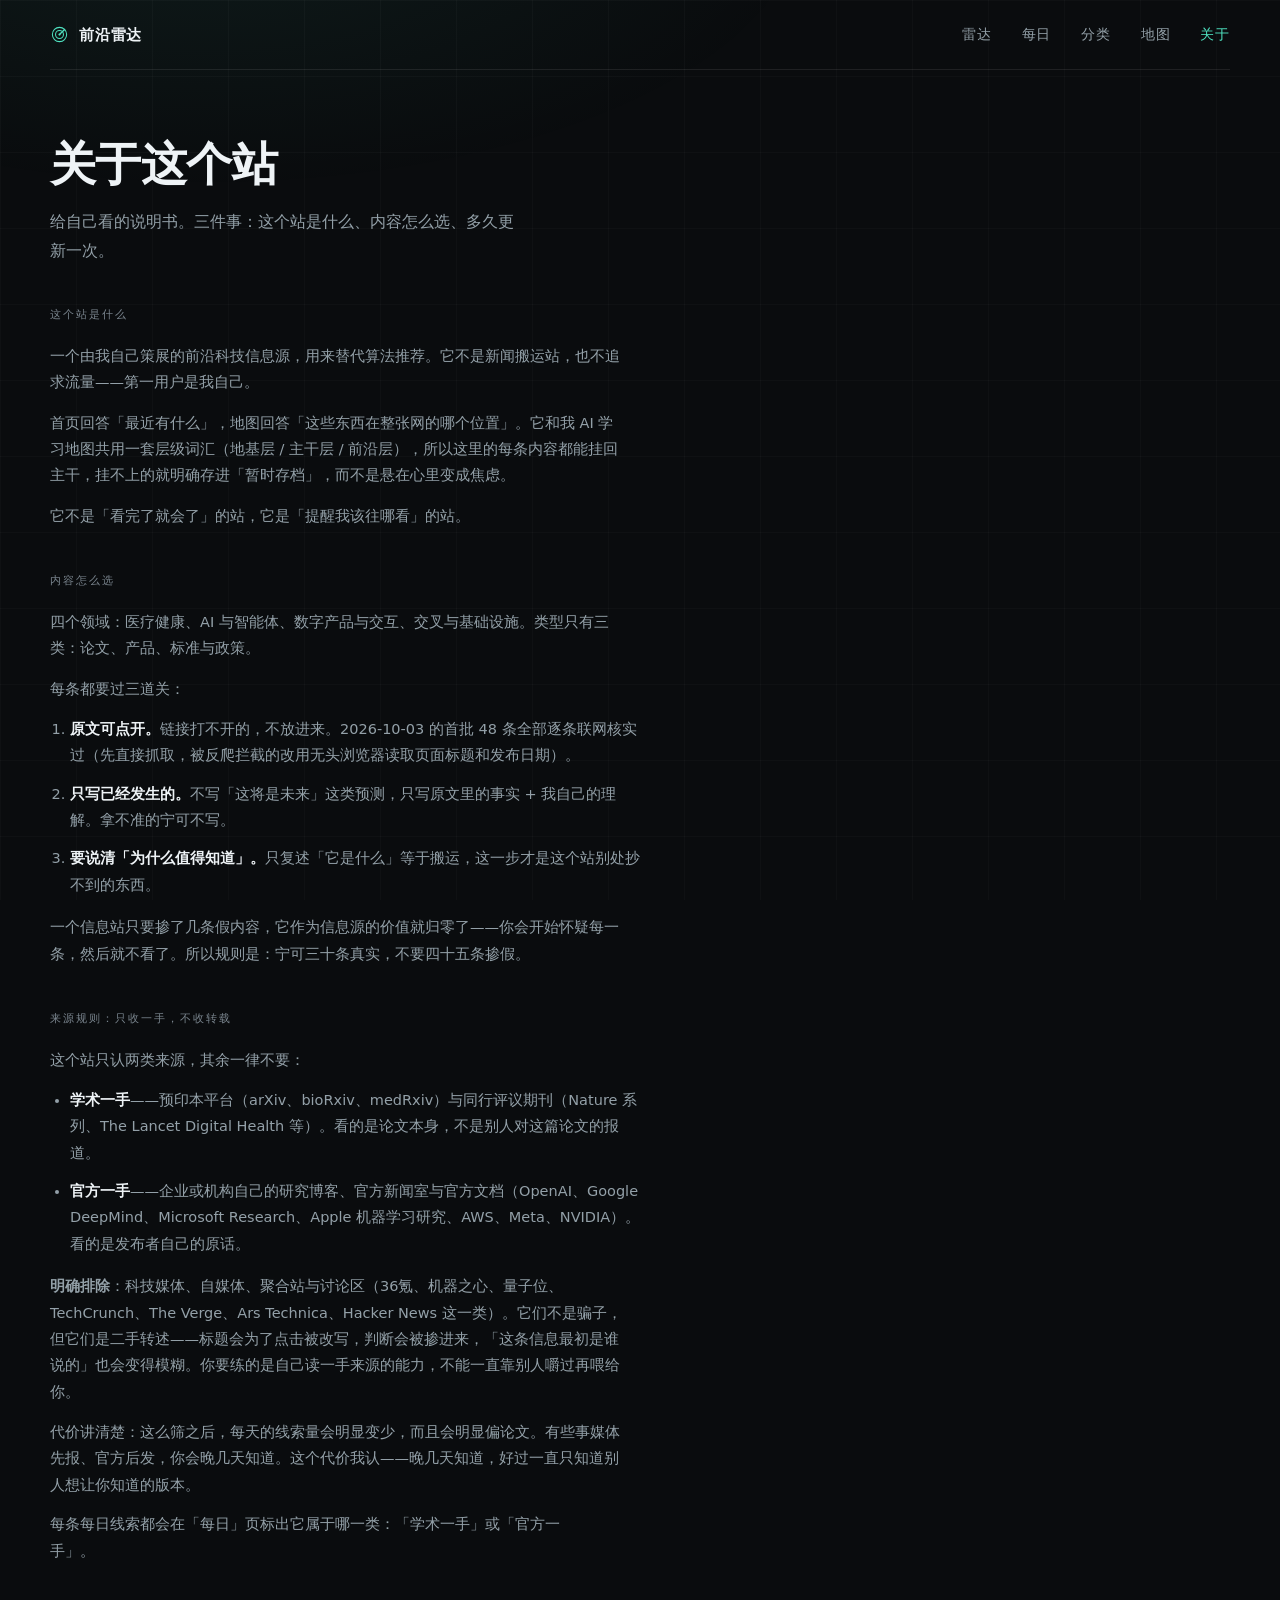
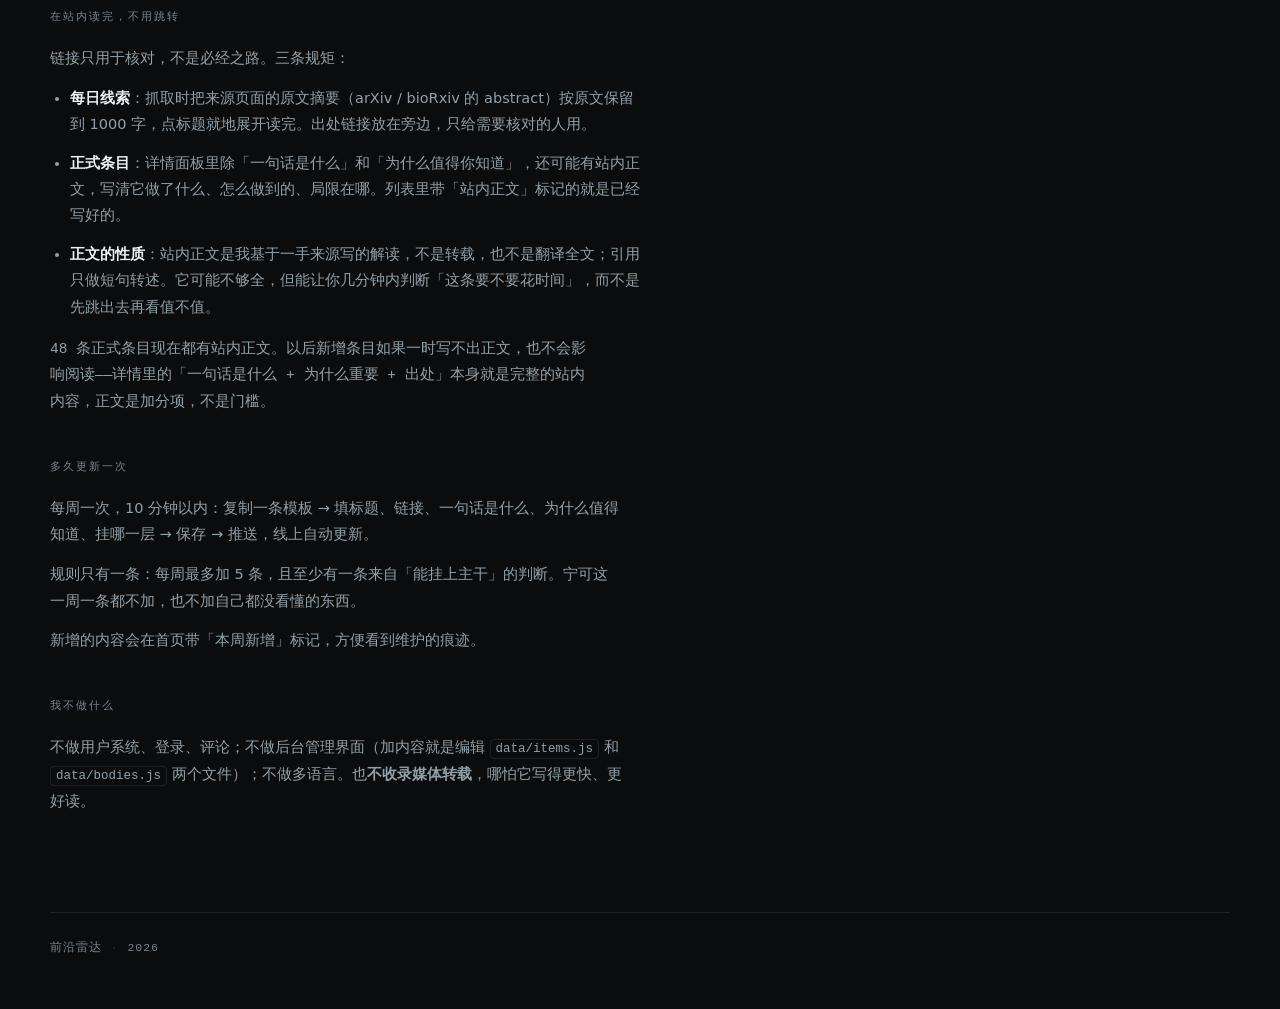
==== commit a0d0963c: "迭代 3：来源只收一手 + 站内读完不用跳转 来源：移除 Hacker News、MIT Tech Review、IEEE Spectrum、STAT News、Ars Technica、 The V" ====
--- a/about.html
+++ b/about.html
@@ -57,13 +57,32 @@
     </ol>
     <p class="about-strong">一个信息站只要掺了几条假内容，它作为信息源的价值就归零了——你会开始怀疑每一条，然后就不看了。所以规则是：宁可三十条真实，不要四十五条掺假。</p>
 
+    <h2>来源规则：只收一手，不收转载</h2>
+    <p>这个站只认两类来源，其余一律不要：</p>
+    <ul class="about-list">
+      <li><strong>学术一手</strong>——预印本平台（arXiv、bioRxiv、medRxiv）与同行评议期刊（Nature 系列、The Lancet Digital Health 等）。看的是论文本身，不是别人对这篇论文的报道。</li>
+      <li><strong>官方一手</strong>——企业或机构自己的研究博客、官方新闻室与官方文档（OpenAI、Google DeepMind、Microsoft Research、Apple 机器学习研究、AWS、Meta、NVIDIA）。看的是发布者自己的原话。</li>
+    </ul>
+    <p><strong>明确排除</strong>：科技媒体、自媒体、聚合站与讨论区（36氪、机器之心、量子位、TechCrunch、The Verge、Ars Technica、Hacker News 这一类）。它们不是骗子，但它们是二手转述——标题会为了点击被改写，判断会被掺进来，「这条信息最初是谁说的」也会变得模糊。你要练的是自己读一手来源的能力，不能一直靠别人嚼过再喂给你。</p>
+    <p>代价讲清楚：这么筛之后，每天的线索量会明显变少，而且会明显偏论文。有些事媒体先报、官方后发，你会晚几天知道。这个代价我认——晚几天知道，好过一直只知道别人想让你知道的版本。</p>
+    <p class="about-note">每条每日线索都会在「每日」页标出它属于哪一类：「学术一手」或「官方一手」。</p>
+
+    <h2>在站内读完，不用跳转</h2>
+    <p>链接只用于核对，不是必经之路。三条规矩：</p>
+    <ul class="about-list">
+      <li><strong>每日线索</strong>：抓取时把来源页面的原文摘要（arXiv / bioRxiv 的 abstract）按原文保留到 1000 字，点标题就地展开读完。出处链接放在旁边，只给需要核对的人用。</li>
+      <li><strong>正式条目</strong>：详情面板里除「一句话是什么」和「为什么值得你知道」，还可能有站内正文，写清它做了什么、怎么做到的、局限在哪。列表里带「站内正文」标记的就是已经写好的。</li>
+      <li><strong>正文的性质</strong>：站内正文是我基于一手来源写的解读，不是转载，也不是翻译全文；引用只做短句转述。它可能不够全，但能让你几分钟内判断「这条要不要花时间」，而不是先跳出去再看值不值。</li>
+    </ul>
+    <p class="about-note">48 条正式条目现在都有站内正文。以后新增条目如果一时写不出正文，也不会影响阅读——详情里的「一句话是什么 + 为什么重要 + 出处」本身就是完整的站内内容，正文是加分项，不是门槛。</p>
+
     <h2>多久更新一次</h2>
     <p>每周一次，10 分钟以内：复制一条模板 → 填标题、链接、一句话是什么、为什么值得知道、挂哪一层 → 保存 → 推送，线上自动更新。</p>
     <p>规则只有一条：每周最多加 5 条，且至少有一条来自「能挂上主干」的判断。宁可这一周一条都不加，也不加自己都没看懂的东西。</p>
     <p class="about-note">新增的内容会在首页带「本周新增」标记，方便看到维护的痕迹。</p>
 
     <h2>我不做什么</h2>
-    <p>不做用户系统、登录、评论；不接实时抓取 API；不做后台管理界面（加内容就编辑 <code>data/items.js</code> 一个文件）；不做多语言。</p>
+    <p>不做用户系统、登录、评论；不做后台管理界面（加内容就是编辑 <code>data/items.js</code> 和 <code>data/bodies.js</code> 两个文件）；不做多语言。也<strong>不收录媒体转载</strong>，哪怕它写得更快、更好读。</p>
   </section>
 </main>
 
--- a/assets/style.css
+++ b/assets/style.css
@@ -1073,10 +1073,23 @@
 
 .daily-meta {
   display: flex;
+  flex-direction: column;
+  align-items: flex-start;
+  gap: 3px;
+  text-align: left;
+}
+
+.daily-meta-line {
+  display: flex;
   flex-wrap: wrap;
-  gap: 4px 10px;
+  gap: 3px 8px;
   align-items: baseline;
-  justify-content: flex-end;
+}
+
+/* 项目之间用一个小点分隔，读起来不会糊在一起（纯装饰，不计入对比度要求） */
+.daily-meta-line > * + *::before {
+  content: "· ";
+  color: var(--line-strong);
 }
 
 .daily-source {
@@ -1219,8 +1232,7 @@
   font-family: var(--font-mono);
   font-size: 11px;
   letter-spacing: 0.06em;
-  color: var(--text);
-  border-bottom: 1px solid var(--line-strong);
+  color: var(--accent);
 }
 
 /* ---------- 分类总览页 ---------- */
@@ -1421,4 +1433,124 @@
   .row-title { font-size: 18.5px; }
   .row-orig { font-size: 12px; }
   .daily-row { padding: 10px 0; }
-}
+  /* 手机上一行放得下就并成一排，不再多占一行高度 */
+  .daily-meta {
+    flex-direction: row;
+    flex-wrap: wrap;
+    gap: 4px 10px;
+  }
+}
+
+/* ---------- 站内阅读：每日线索就地展开 ---------- */
+
+/* 标题本身是展开按钮：点标题读全文，不再默认跳出去。 */
+.daily-toggle {
+  appearance: none;
+  background: none;
+  border: 0;
+  padding: 0;
+  margin: 0;
+  width: 100%;
+  display: flex;
+  flex-wrap: wrap;
+  align-items: baseline;
+  gap: 4px 10px;
+  text-align: left;
+  cursor: pointer;
+  font: inherit;
+  color: inherit;
+}
+
+.daily-toggle:hover .daily-title,
+.daily-toggle[aria-expanded="true"] .daily-title { color: var(--accent); }
+
+.daily-toggle-label {
+  flex: none;
+  font-family: var(--font-mono);
+  font-size: 10.5px;
+  letter-spacing: 0.1em;
+  color: var(--accent);
+  border-bottom: 1px solid var(--accent-soft);
+}
+
+/* 展开后取消两行截断，摘要全文留在站内 */
+.daily-summary--full {
+  display: block;
+  -webkit-line-clamp: initial;
+  -webkit-box-orient: initial;
+  overflow: visible;
+  color: var(--text);
+}
+
+/* .daily-summary 自己设了 display，会盖掉浏览器默认的 [hidden]{display:none}，
+   所以必须显式补一条，否则展开/收拢会同时显示两段。 */
+.daily-summary[hidden] { display: none; }
+
+.panel-block--read .read-section + .read-section { margin-top: 20px; }
+
+.panel-block--read .read-h {
+  margin: 0 0 7px;
+  font-size: 14.5px;
+  font-weight: 600;
+  line-height: 1.5;
+  color: var(--text-strong);
+}
+
+.panel-block--read .read-p {
+  margin: 0;
+  font-size: 14.5px;
+  line-height: 1.92;
+  color: var(--text);
+}
+
+.panel-block--read .read-source {
+  margin: 22px 0 0;
+  padding-top: 14px;
+  border-top: 1px solid var(--line);
+  font-size: 12.5px;
+  line-height: 1.75;
+  color: var(--faint);
+}
+
+.panel-block--read .read-source a {
+  color: var(--accent);
+  border-bottom: 1px solid var(--accent-soft);
+}
+
+/* 列表里标一下哪些条目已经有站内正文，不用点开猜 */
+.side-read {
+  font-family: var(--font-mono);
+  font-size: 10.5px;
+  letter-spacing: 0.1em;
+  color: var(--accent);
+  padding: 1px 6px;
+  border: 1px solid var(--accent-soft);
+  border-radius: 2px;
+}
+
+/* ---------- 来源类别标记 ---------- */
+
+.daily-sourcetype {
+  font-family: var(--font-mono);
+  font-size: 10.5px;
+  letter-spacing: 0.08em;
+  padding: 1px 6px;
+  border-radius: 2px;
+}
+
+.daily-sourcetype--academic { color: var(--accent); background: var(--accent-wash); }
+.daily-sourcetype--official { color: var(--muted); background: var(--row-hover); }
+
+/* 类别标记自己带底，不需要前面的分隔点 */
+.daily-meta-line > .daily-sourcetype::before { content: none; }
+
+.daily-out {
+  font-family: var(--font-mono);
+  font-size: 11px;
+  letter-spacing: 0.06em;
+  color: var(--faint);
+  border-bottom: 1px solid transparent;
+  transition: color 0.16s ease, border-color 0.16s ease;
+}
+
+.daily-out:hover { color: var(--accent); border-color: var(--accent-soft); }
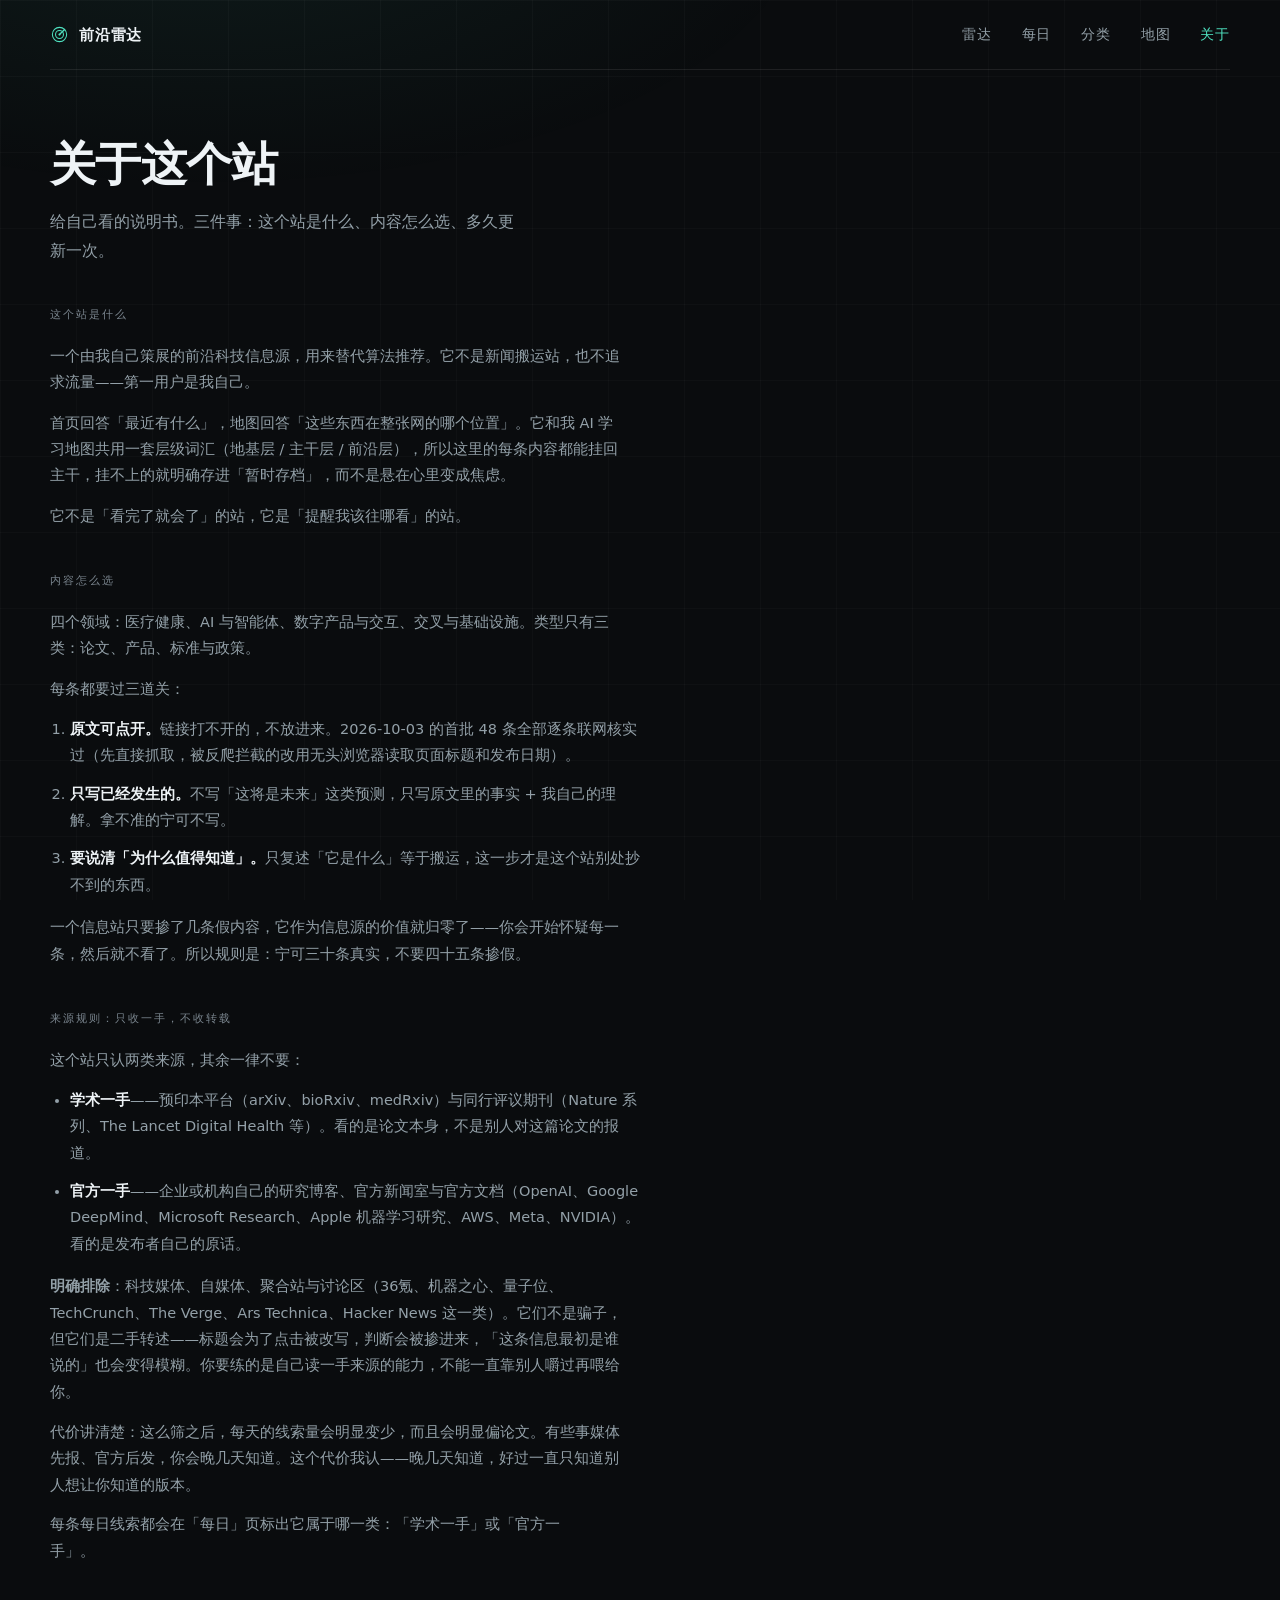
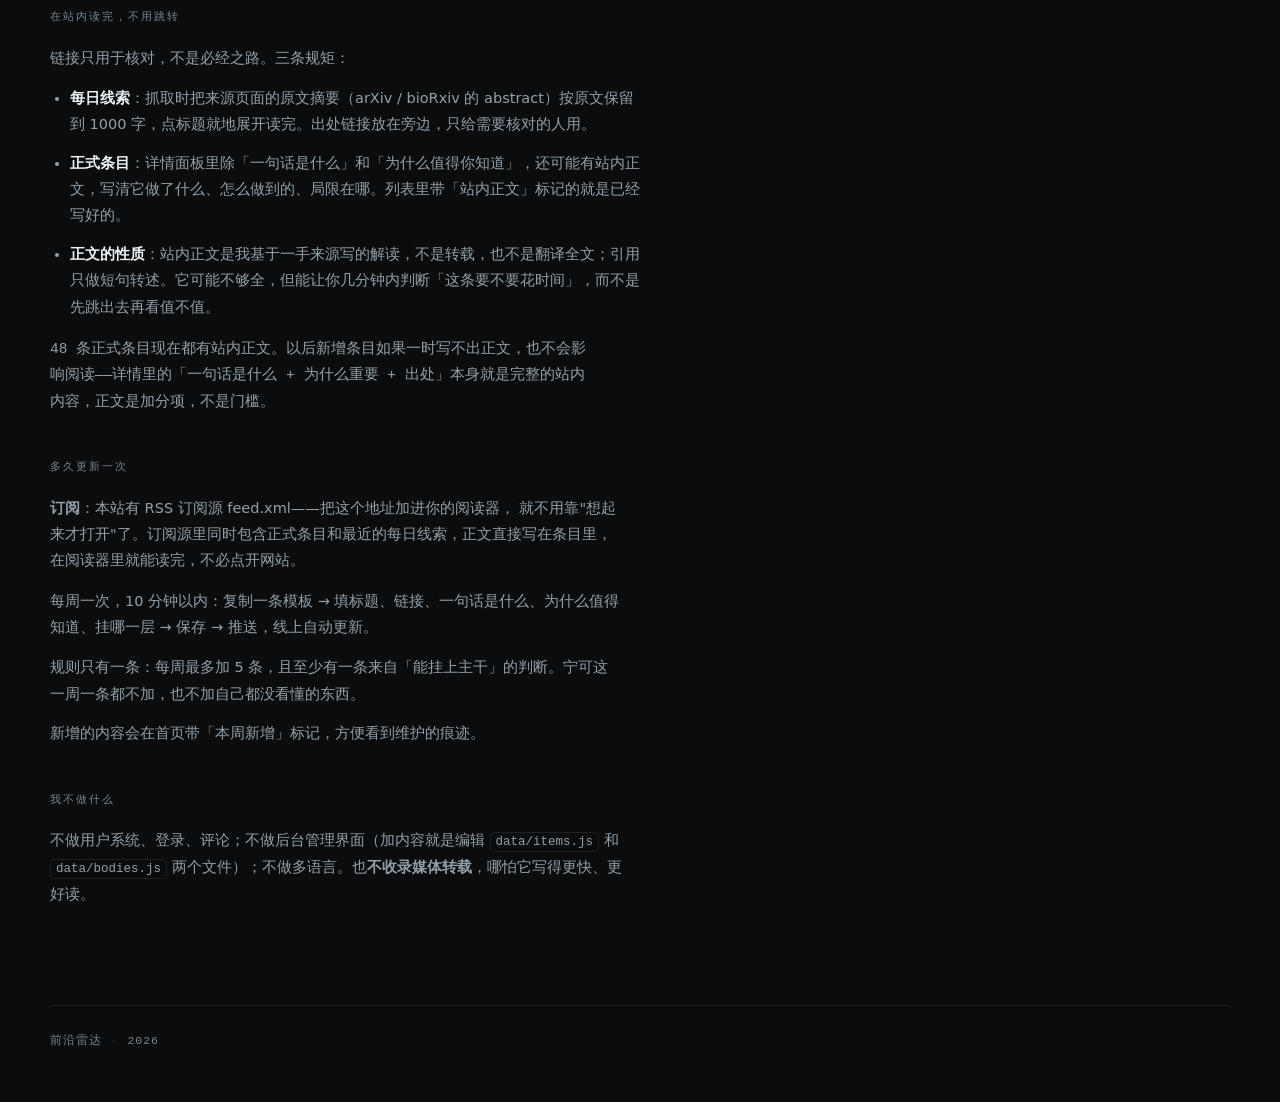
==== commit 90b7fda4: "修复复查发现的四个问题 1. 死链：arXiv 的 Atom 接口返回 http://，而 arXiv 只服务 https，    60 条线索里 28 条（47%）点不开。新增 toHttps() " ====
--- a/about.html
+++ b/about.html
@@ -6,6 +6,7 @@
 <title>关于 · 前沿雷达</title>
 <meta name="description" content="这个站是什么、内容怎么选、多久更新一次。">
 <link rel="icon" href="favicon.svg" type="image/svg+xml">
+<link rel="alternate" type="application/rss+xml" title="前沿雷达" href="feed.xml">
 <link rel="stylesheet" href="assets/style.css">
 <script>
   (function () {
@@ -77,6 +78,9 @@
     <p class="about-note">48 条正式条目现在都有站内正文。以后新增条目如果一时写不出正文，也不会影响阅读——详情里的「一句话是什么 + 为什么重要 + 出处」本身就是完整的站内内容，正文是加分项，不是门槛。</p>
 
     <h2>多久更新一次</h2>
+    <p><strong>订阅</strong>：本站有 RSS 订阅源 <a href="feed.xml">feed.xml</a>——把这个地址加进你的阅读器，
+    就不用靠"想起来才打开"了。订阅源里同时包含正式条目和最近的每日线索，正文直接写在条目里，
+    在阅读器里就能读完，不必点开网站。</p>
     <p>每周一次，10 分钟以内：复制一条模板 → 填标题、链接、一句话是什么、为什么值得知道、挂哪一层 → 保存 → 推送，线上自动更新。</p>
     <p>规则只有一条：每周最多加 5 条，且至少有一条来自「能挂上主干」的判断。宁可这一周一条都不加，也不加自己都没看懂的东西。</p>
     <p class="about-note">新增的内容会在首页带「本周新增」标记，方便看到维护的痕迹。</p>
